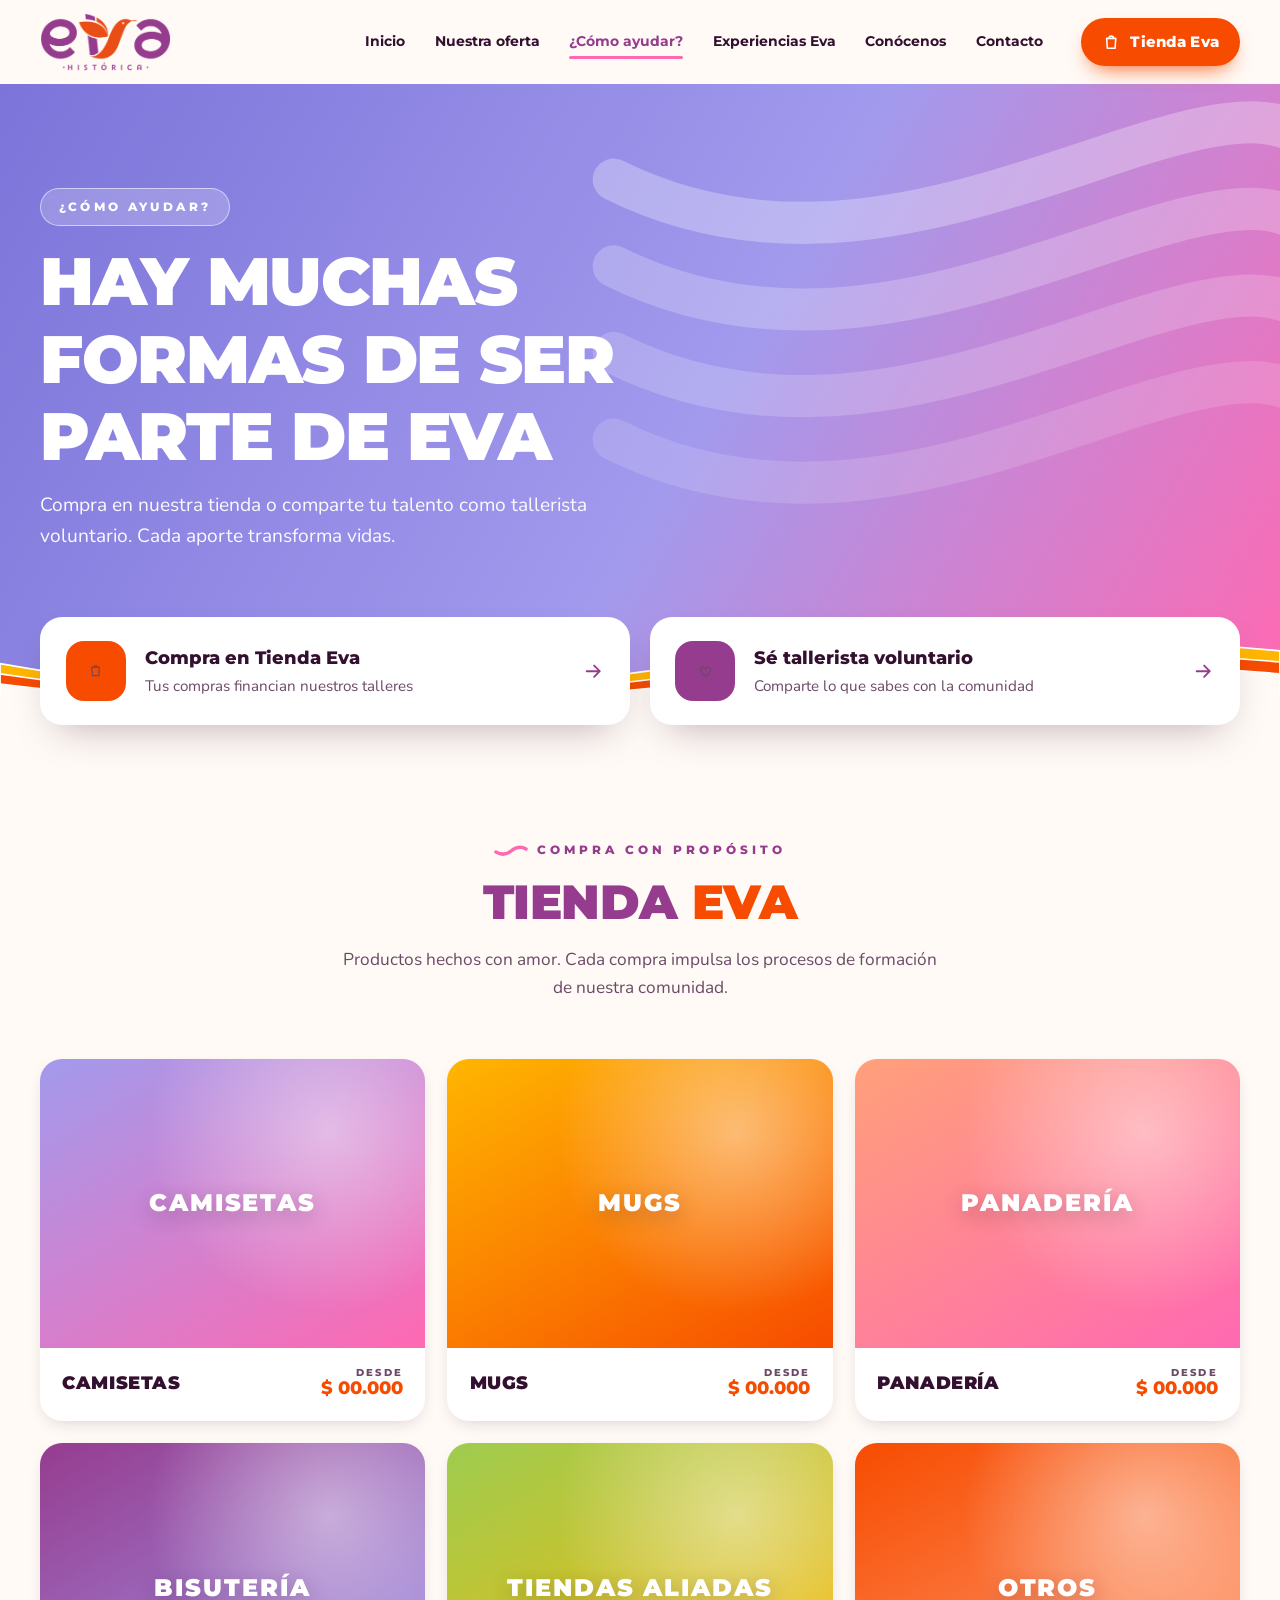
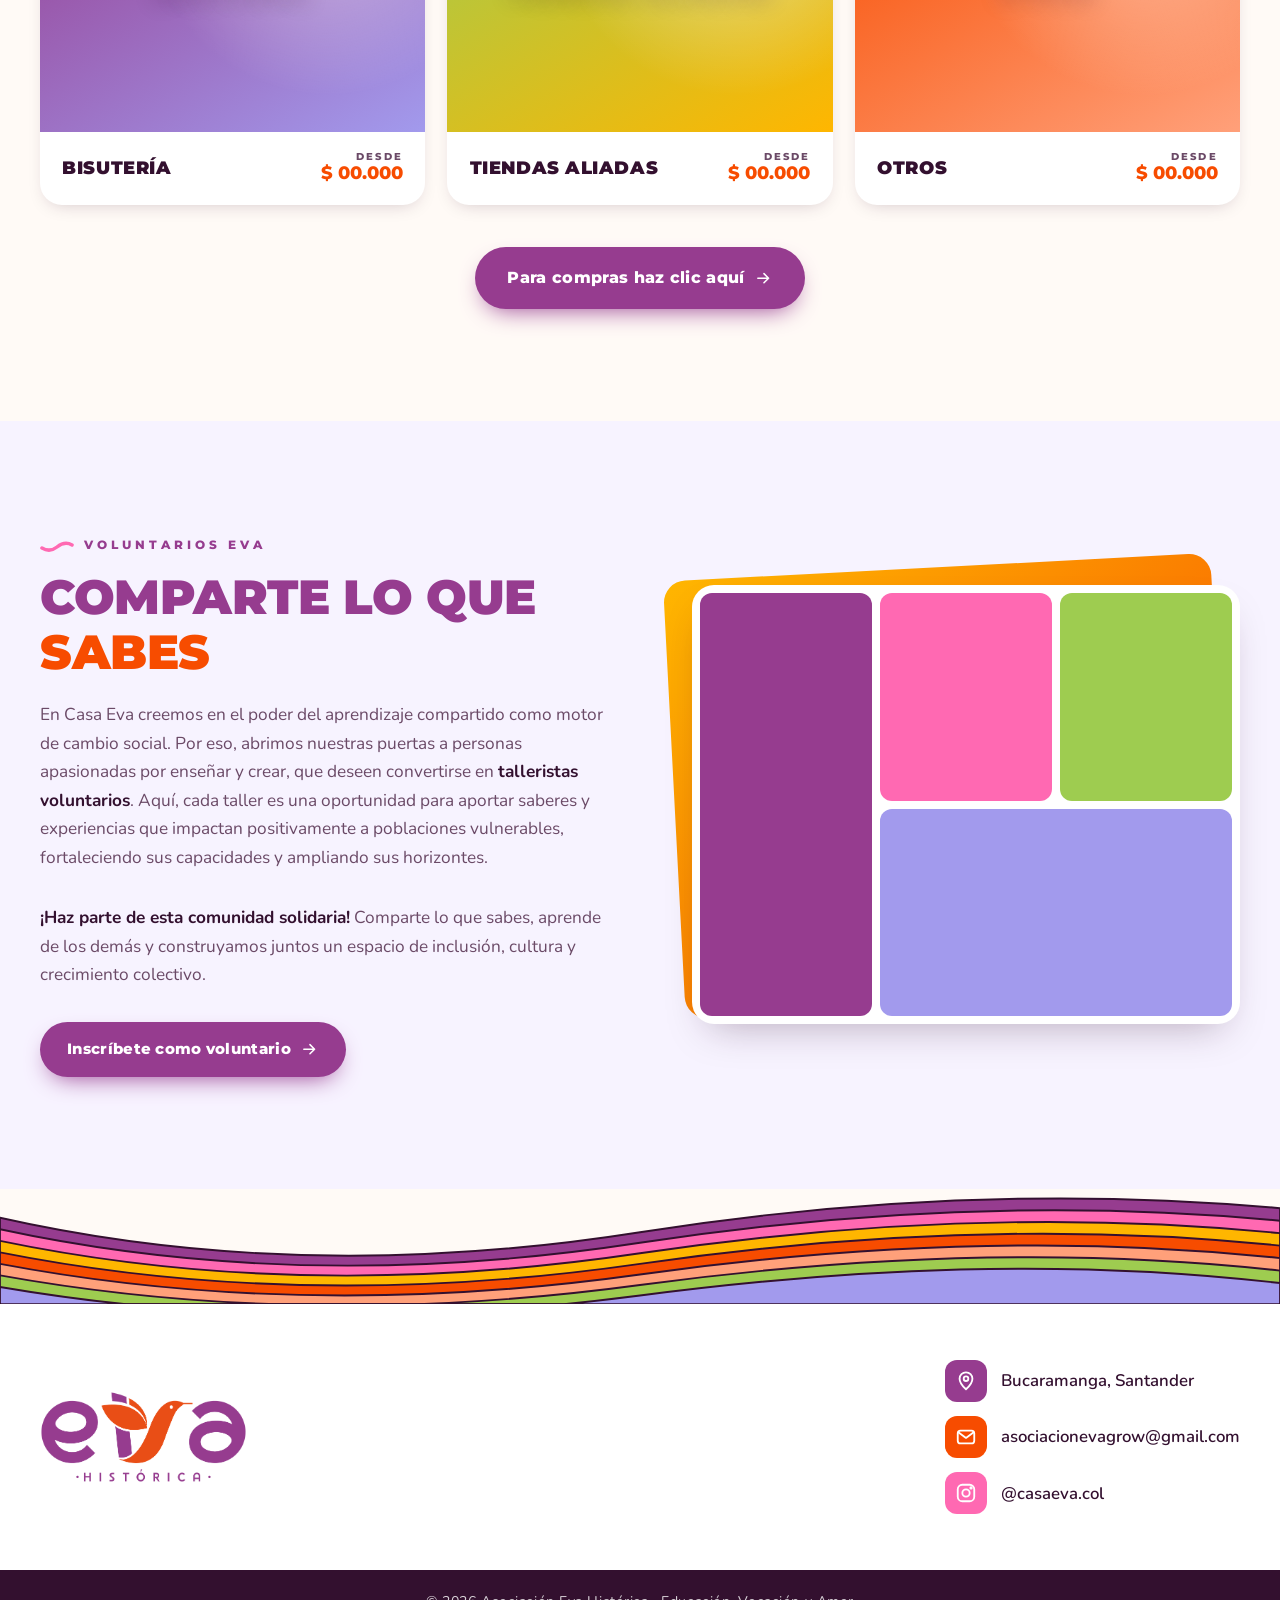
==== como-ayudar.html @ c9ff87e4 "Primer commit" ====
<!DOCTYPE html>
<html lang="es">
<head>
  <meta charset="UTF-8">
  <meta name="viewport" content="width=device-width, initial-scale=1.0">
  <title>¿Cómo ayudar? | Asociación Eva Histórica</title>
  <meta name="description" content="Apoya a Eva Histórica comprando en la Tienda Eva o siendo tallerista voluntario.">
  <meta name="theme-color" content="#963c8f">
  <link rel="icon" type="image/png" href="assets/img/logo/logo-recortado.png">

  <link rel="preconnect" href="https://fonts.googleapis.com">
  <link rel="preconnect" href="https://fonts.gstatic.com" crossorigin>
  <link href="https://fonts.googleapis.com/css2?family=Montserrat:wght@500;600;700;800;900&family=Nunito:wght@400;600;700&display=swap" rel="stylesheet">

  <link rel="stylesheet" href="css/styles.css">
  <script src="js/main.js" defer></script>
</head>
<body>

  <a class="skip-link" href="#contenido">Saltar al contenido</a>

  <!-- ============ ENCABEZADO ============ -->
  <header class="site-header" id="top">
    <div class="container header-inner">
      <a class="brand" href="index.html" aria-label="Eva Histórica — Inicio">
        <img class="brand-logo js-fallback" src="assets/img/logo/logo-recortado.png" srcset="assets/img/logo/logo-recortado.png 1x, assets/img/logo/logo-grande-recortado.png 2x" width="584" height="259" alt="Asociación Eva Histórica">
        <span class="brand-fallback" aria-hidden="true">Eva<small>Histórica</small></span>
      </a>

      <button class="nav-toggle" aria-expanded="false" aria-controls="menu-principal" aria-label="Abrir menú">
        <span></span><span></span><span></span>
      </button>

      <nav class="main-nav" id="menu-principal" aria-label="Menú principal">
        <ul>
          <li><a href="index.html">Inicio</a></li>
          <li><a href="oferta.html">Nuestra oferta</a></li>
          <li><a href="como-ayudar.html" aria-current="page">¿Cómo ayudar?</a></li>
          <li><a href="experiencias.html">Experiencias Eva</a></li>
          <li><a href="conocenos.html">Conócenos</a></li>
          <li><a href="#contacto">Contacto</a></li>
        </ul>
        <a class="btn btn--shop" href="como-ayudar.html#tienda">
          <svg viewBox="0 0 24 24" aria-hidden="true"><path d="M6 7h12l-1 13H7L6 7Z"/><path d="M9 7a3 3 0 0 1 6 0"/></svg>
          Tienda Eva
        </a>
      </nav>
    </div>
  </header>

  <main id="contenido">

    <!-- ============ ENCABEZADO DE PÁGINA ============ -->
    <section class="page-hero page-hero--lavanda">
      <div class="container">
        <span class="pill">¿Cómo ayudar?</span>
        <h1>Hay muchas formas de ser parte de Eva</h1>
        <p>Compra en nuestra tienda o comparte tu talento como tallerista voluntario. Cada aporte transforma vidas.</p>
      </div>
      <svg class="hero-ribbons" viewBox="0 0 600 520" aria-hidden="true" preserveAspectRatio="xMaxYMid slice">
        <g fill="none" stroke-linecap="round" stroke-width="34" stroke="#fff">
          <path d="M20 90 C160 160 300 110 420 70 S560 40 600 70" opacity=".28"/>
          <path d="M20 160 C160 230 300 180 420 140 S560 110 600 140" opacity=".22"/>
          <path d="M20 230 C160 300 300 250 420 210 S560 180 600 210" opacity=".18"/>
          <path d="M20 300 C160 370 300 320 420 280 S560 250 600 280" opacity=".14"/>
        </g>
      </svg>
      <svg class="wave-band" viewBox="0 0 1440 90" preserveAspectRatio="none" aria-hidden="true">
        <path d="M0 50 C240 95 480 95 720 60 S1200 10 1440 35 V90 H0Z" fill="#ffb600"/>
        <path d="M0 62 C240 100 480 100 720 70 S1200 25 1440 48 V90 H0Z" fill="#f74c00"/>
        <path d="M0 74 C240 105 480 105 720 80 S1200 40 1440 62 V90 H0Z"/>
      </svg>
    </section>

    <!-- Accesos rápidos -->
    <div class="container">
      <div class="help-paths">
        <a class="help-path reveal" href="#tienda">
          <span class="help-path-icon"><svg viewBox="0 0 24 24" aria-hidden="true"><path d="M6 7h12l-1 13H7L6 7Z"/><path d="M9 7a3 3 0 0 1 6 0"/></svg></span>
          <div><strong>Compra en Tienda Eva</strong><span>Tus compras financian nuestros talleres</span></div>
          <svg class="arrow" viewBox="0 0 24 24" aria-hidden="true"><path d="M5 12h14M13 6l6 6-6 6"/></svg>
        </a>
        <a class="help-path reveal" href="#voluntarios">
          <span class="help-path-icon"><svg viewBox="0 0 24 24" aria-hidden="true"><path d="M12 21c-4-2.5-8-6-8-10a4 4 0 0 1 8-1 4 4 0 0 1 8 1c0 4-4 7.5-8 10Z"/></svg></span>
          <div><strong>Sé tallerista voluntario</strong><span>Comparte lo que sabes con la comunidad</span></div>
          <svg class="arrow" viewBox="0 0 24 24" aria-hidden="true"><path d="M5 12h14M13 6l6 6-6 6"/></svg>
        </a>
      </div>
    </div>

    <!-- ============ TIENDA EVA ============ -->
    <section class="section" id="tienda">
      <div class="container">
        <header class="section-head reveal">
          <span class="eyebrow">Compra con propósito</span>
          <h2 class="section-title">Tienda <span class="hl">Eva</span></h2>
          <p>Productos hechos con amor. Cada compra impulsa los procesos de formación de nuestra comunidad.</p>
        </header>

        <!-- Fotos: assets/img/tienda/<producto>-1.jpg, -2.jpg, -3.jpg (puedes agregar más <img>) -->
        <div class="products">
          <article class="product reveal">
            <div class="carousel" data-label="Camisetas">
              <img src="assets/img/tienda/camisetas-1.jpg" alt="Camisetas Eva">
              <img src="assets/img/tienda/camisetas-2.jpg" alt="">
              <img src="assets/img/tienda/camisetas-3.jpg" alt="">
            </div>
            <div class="product-body">
              <h3>Camisetas</h3>
              <p class="price"><small>Desde</small>$ 00.000</p>
            </div>
          </article>

          <article class="product reveal">
            <div class="carousel" data-label="Mugs">
              <img src="assets/img/tienda/mugs-1.jpg" alt="Mugs Eva">
              <img src="assets/img/tienda/mugs-2.jpg" alt="">
              <img src="assets/img/tienda/mugs-3.jpg" alt="">
            </div>
            <div class="product-body">
              <h3>Mugs</h3>
              <p class="price"><small>Desde</small>$ 00.000</p>
            </div>
          </article>

          <article class="product reveal">
            <div class="carousel" data-label="Panadería">
              <img src="assets/img/tienda/panaderia-1.jpg" alt="Panadería Eva">
              <img src="assets/img/tienda/panaderia-2.jpg" alt="">
              <img src="assets/img/tienda/panaderia-3.jpg" alt="">
            </div>
            <div class="product-body">
              <h3>Panadería</h3>
              <p class="price"><small>Desde</small>$ 00.000</p>
            </div>
          </article>

          <article class="product reveal">
            <div class="carousel" data-label="Bisutería">
              <img src="assets/img/tienda/bisuteria-1.jpg" alt="Bisutería Eva">
              <img src="assets/img/tienda/bisuteria-2.jpg" alt="">
              <img src="assets/img/tienda/bisuteria-3.jpg" alt="">
            </div>
            <div class="product-body">
              <h3>Bisutería</h3>
              <p class="price"><small>Desde</small>$ 00.000</p>
            </div>
          </article>

          <article class="product reveal">
            <div class="carousel" data-label="Tiendas aliadas">
              <img src="assets/img/tienda/aliadas-1.jpg" alt="Productos de tiendas aliadas">
              <img src="assets/img/tienda/aliadas-2.jpg" alt="">
              <img src="assets/img/tienda/aliadas-3.jpg" alt="">
            </div>
            <div class="product-body">
              <h3>Tiendas aliadas</h3>
              <p class="price"><small>Desde</small>$ 00.000</p>
            </div>
          </article>

          <article class="product reveal">
            <div class="carousel" data-label="Otros">
              <img src="assets/img/tienda/otros-1.jpg" alt="Otros productos Eva">
              <img src="assets/img/tienda/otros-2.jpg" alt="">
              <img src="assets/img/tienda/otros-3.jpg" alt="">
            </div>
            <div class="product-body">
              <h3>Otros</h3>
              <p class="price"><small>Desde</small>$ 00.000</p>
            </div>
          </article>
        </div>

        <div class="shop-cta reveal">
          <!-- CAMBIA este enlace por el de compras (WhatsApp, catálogo, etc.) -->
          <a class="btn btn--primary" href="https://www.instagram.com/casaeva.col/" target="_blank" rel="noopener">
            Para compras haz clic aquí
            <svg viewBox="0 0 24 24" aria-hidden="true"><path d="M5 12h14M13 6l6 6-6 6"/></svg>
          </a>
        </div>
      </div>
    </section>

    <!-- ============ VOLUNTARIOS EVA ============ -->
    <section class="section section--alt" id="voluntarios">
      <div class="container volunteer-grid">
        <div class="volunteer-text reveal">
          <span class="eyebrow">Voluntarios Eva</span>
          <h2 class="section-title">Comparte lo que <span class="hl">sabes</span></h2>
          <p>
            En Casa Eva creemos en el poder del aprendizaje compartido como motor de cambio social. Por eso, abrimos nuestras puertas a personas apasionadas por enseñar y crear, que deseen convertirse en <strong>talleristas voluntarios</strong>. Aquí, cada taller es una oportunidad para aportar saberes y experiencias que impactan positivamente a poblaciones vulnerables, fortaleciendo sus capacidades y ampliando sus horizontes.
          </p>
          <p>
            <strong>¡Haz parte de esta comunidad solidaria!</strong> Comparte lo que sabes, aprende de los demás y construyamos juntos un espacio de inclusión, cultura y crecimiento colectivo.
          </p>
          <!-- CAMBIA este enlace por el formulario de inscripción -->
          <a class="btn btn--primary" href="mailto:asociacionevagrow@gmail.com?subject=Quiero%20ser%20tallerista%20voluntario">
            Inscríbete como voluntario
            <svg viewBox="0 0 24 24" aria-hidden="true"><path d="M5 12h14M13 6l6 6-6 6"/></svg>
          </a>
        </div>

        <div class="collage reveal">
          <div class="collage-frame">
            <img class="js-fallback" src="assets/img/voluntarios/collage-talleristas.jpg" alt="Collage de talleristas voluntarios de Eva">
            <span class="tile-ph"></span><span class="tile-ph"></span><span class="tile-ph"></span><span class="tile-ph"></span>
          </div>
        </div>
      </div>
    </section>



  </main>

  <!-- ============ PIE DE PÁGINA ============ -->
  <footer class="site-footer" id="contacto">
    <svg class="footer-waves" viewBox="0 0 1440 120" preserveAspectRatio="none" aria-hidden="true">
      <path d="M0 30 C240 80 480 80 720 45 S1200 0 1440 20 V120 H0Z"  fill="#963c8f"/>
      <path d="M0 42 C240 90 480 90 720 56 S1200 12 1440 33 V120 H0Z" fill="#ff69b2"/>
      <path d="M0 54 C240 100 480 100 720 67 S1200 24 1440 46 V120 H0Z" fill="#ffb600"/>
      <path d="M0 66 C240 110 480 110 720 78 S1200 36 1440 59 V120 H0Z" fill="#f74c00"/>
      <path d="M0 78 C240 120 480 120 720 89 S1200 48 1440 72 V120 H0Z" fill="#ffa07a"/>
      <path d="M0 90 C240 130 480 130 720 100 S1200 60 1440 85 V120 H0Z" fill="#9ecc50"/>
      <path d="M0 102 C240 140 480 140 720 111 S1200 72 1440 98 V120 H0Z" fill="#a29aed"/>
    </svg>
    <div class="footer-main">
      <div class="container footer-grid">
        <a class="footer-brand" href="index.html" aria-label="Ir al inicio">
          <img class="js-fallback" src="assets/img/logo/logo-grande-recortado.png" width="1166" height="518" alt="Asociación Eva Histórica">
          <span class="brand-fallback" aria-hidden="true">Eva<small>Histórica</small></span>
        </a>
        <ul class="contact-list">
          <li>
            <svg viewBox="0 0 24 24" aria-hidden="true"><path d="M12 21s-7-6.2-7-11.5A7 7 0 0 1 19 9.5C19 14.8 12 21 12 21Z"/><circle cx="12" cy="9.5" r="2.5"/></svg>
            <span>Bucaramanga, Santander</span>
          </li>
          <li>
            <svg viewBox="0 0 24 24" aria-hidden="true"><rect x="3" y="5" width="18" height="14" rx="3"/><path d="m4 7 8 6 8-6"/></svg>
            <a href="mailto:asociacionevagrow@gmail.com">asociacionevagrow@gmail.com</a>
          </li>
          <li>
            <svg viewBox="0 0 24 24" aria-hidden="true"><rect x="3" y="3" width="18" height="18" rx="5"/><circle cx="12" cy="12" r="4"/><circle cx="17.5" cy="6.5" r=".8" fill="currentColor"/></svg>
            <a href="https://www.instagram.com/casaeva.col/" target="_blank" rel="noopener">@casaeva.col</a>
          </li>
        </ul>
      </div>
    </div>
    <div class="footer-bottom">
      <div class="container">
        <p>© <span id="year">2026</span> Asociación Eva Histórica · Educación, Vocación y Amor</p>
      </div>
    </div>
  </footer>

</body>
</html>
---- css/styles.css ----
/* =========================================================
   ASOCIACIÓN EVA HISTÓRICA — Hoja de estilos principal
   Paleta oficial (Diseño de marca 2024)
   ========================================================= */

:root {
  /* Paleta de marca */
  --morado:   #963c8f;
  --rosa:     #ff69b2;
  --amarillo: #ffb600;
  --naranja:  #f74c00;
  --salmon:   #ffa07a;
  --verde:    #9ecc50;
  --lavanda:  #a29aed;

  /* Neutros derivados */
  --tinta:        #33102f;   /* texto principal (morado muy oscuro) */
  --tinta-suave:  #6b4a67;
  --bg:           #fffaf6;   /* crema cálido */
  --bg-alt:       #f7f3ff;   /* lavanda muy claro */
  --blanco:       #ffffff;

  /* Tipografía */
  --font-display: "Montserrat", system-ui, sans-serif;
  --font-body:    "Nunito", system-ui, sans-serif;

  /* Sistema */
  --radius:    22px;
  --radius-sm: 14px;
  --shadow:    0 18px 40px -18px rgba(51, 16, 47, .35);
  --shadow-sm: 0 6px 18px -8px rgba(51, 16, 47, .25);
  --header-h:  84px;
  --ease:      cubic-bezier(.22, .8, .2, 1);
}

/* ---------- Base ---------- */
*, *::before, *::after { box-sizing: border-box; }

html { scroll-behavior: smooth; scroll-padding-top: var(--header-h); }

body {
  margin: 0;
  font-family: var(--font-body);
  font-size: 1.05rem;
  line-height: 1.65;
  color: var(--tinta);
  background: var(--bg);
  -webkit-font-smoothing: antialiased;
  overflow-x: hidden;
}

img { max-width: 100%; display: block; }
a { color: inherit; }
h1, h2, h3 { font-family: var(--font-display); line-height: 1.15; margin: 0; }
p { margin: 0; }
ul { margin: 0; padding: 0; list-style: none; }

svg { width: 1em; height: 1em; fill: none; stroke: currentColor; stroke-width: 2; stroke-linecap: round; stroke-linejoin: round; }

.container { width: min(1200px, 100% - 2.5rem); margin-inline: auto; }

.section { padding-block: clamp(4rem, 9vw, 7rem); }

.skip-link {
  position: absolute; left: 1rem; top: -100px; z-index: 999;
  background: var(--morado); color: #fff; padding: .6rem 1rem; border-radius: 8px;
}
.skip-link:focus { top: 1rem; }

:focus-visible { outline: 3px solid var(--amarillo); outline-offset: 3px; border-radius: 6px; }

/* ---------- Títulos de sección ---------- */
.eyebrow {
  display: inline-flex; align-items: center; gap: .6rem;
  font-family: var(--font-display);
  font-size: .78rem; font-weight: 800;
  letter-spacing: .32em; text-transform: uppercase;
  color: var(--morado);
  margin-bottom: .9rem;
}
.eyebrow::before {
  content: "";
  width: 34px; height: 12px;
  background: url("data:image/svg+xml,%3Csvg xmlns='http://www.w3.org/2000/svg' viewBox='0 0 34 12'%3E%3Cpath d='M2 8c5 3 10 3 15-1s10-5 15-2' fill='none' stroke='%23ff69b2' stroke-width='3.5' stroke-linecap='round'/%3E%3C/svg%3E") no-repeat center / contain;
}

.section-title {
  font-size: clamp(2rem, 4.2vw, 3rem);
  font-weight: 900;
  letter-spacing: -.01em;
  text-transform: uppercase;
  color: var(--morado);
}
.section-title .hl { color: var(--naranja); }

.section-head { text-align: center; margin-bottom: clamp(2.5rem, 5vw, 3.5rem); }
.section-head .eyebrow { justify-content: center; }

/* ---------- Botones ---------- */
.btn {
  display: inline-flex; align-items: center; gap: .6rem;
  font-family: var(--font-display); font-weight: 800; font-size: .92rem;
  letter-spacing: .02em;
  padding: .95rem 1.7rem;
  border-radius: 999px;
  text-decoration: none;
  border: 0; cursor: pointer;
  transition: transform .25s var(--ease), box-shadow .25s var(--ease), background-color .25s;
}
.btn svg { font-size: 1.15rem; transition: transform .25s var(--ease); }
.btn:hover { transform: translateY(-2px); }
.btn:hover svg { transform: translateX(3px); }

.btn--primary { background: var(--morado); color: #fff; box-shadow: 0 10px 24px -10px var(--morado); }
.btn--primary:hover { background: #7d2f77; box-shadow: 0 14px 28px -10px var(--morado); }

.btn--light { background: #fff; color: var(--tinta); box-shadow: var(--shadow-sm); }
.btn--light:hover { box-shadow: var(--shadow); }

.btn--shop { background: var(--naranja); color: #fff; padding: .75rem 1.3rem; box-shadow: 0 10px 22px -10px var(--naranja); }
.btn--shop:hover { background: #dd4400; }
.btn--shop:hover svg { transform: none; }

/* =========================================================
   ENCABEZADO
   ========================================================= */
.site-header {
  position: sticky; top: 0; z-index: 100;
  background: rgba(255, 250, 246, .88);
  backdrop-filter: saturate(1.6) blur(14px);
  -webkit-backdrop-filter: saturate(1.6) blur(14px);
  transition: box-shadow .3s, background-color .3s;
}
.site-header.is-scrolled { box-shadow: 0 8px 30px -18px rgba(51, 16, 47, .45); background: rgba(255, 255, 255, .94); }

.header-inner { height: var(--header-h); display: flex; align-items: center; justify-content: space-between; gap: 1.5rem; }

.brand { display: flex; align-items: center; text-decoration: none; flex-shrink: 0; }
.brand-logo { height: 58px; width: auto; }

/* Logo de texto cuando aún no hay imagen */
.brand-fallback {
  display: none;
  font-family: var(--font-display); font-weight: 900; font-size: 1.9rem; line-height: .9;
  color: var(--morado); letter-spacing: -.02em;
}
.brand-fallback small {
  display: block; font-size: .62rem; font-weight: 800; letter-spacing: .38em;
  text-transform: uppercase; color: var(--naranja); margin-top: .25rem;
}
.no-img > .brand-fallback { display: block; }

.main-nav { display: flex; align-items: center; gap: 1.6rem; }
.main-nav ul { display: flex; gap: .25rem; }
.main-nav ul a {
  position: relative; display: block;
  padding: .55rem .8rem;
  font-family: var(--font-display); font-weight: 700; font-size: .88rem;
  text-decoration: none; color: var(--tinta);
  border-radius: 999px;
  transition: color .2s;
}
.main-nav ul a::after {
  content: ""; position: absolute; left: .8rem; right: .8rem; bottom: .2rem; height: 3px;
  border-radius: 3px; background: var(--rosa);
  transform: scaleX(0); transform-origin: left; transition: transform .3s var(--ease);
}
.main-nav ul a:hover { color: var(--morado); }
.main-nav ul a:hover::after,
.main-nav ul a[aria-current="page"]::after { transform: scaleX(1); }
.main-nav ul a[aria-current="page"] { color: var(--morado); }

.nav-toggle {
  display: none;
  width: 46px; height: 46px; border: 0; border-radius: 14px;
  background: var(--bg-alt); cursor: pointer;
  flex-direction: column; align-items: center; justify-content: center; gap: 5px;
}
.nav-toggle span { width: 22px; height: 2.5px; border-radius: 2px; background: var(--morado); transition: transform .3s var(--ease), opacity .2s; }
.nav-toggle[aria-expanded="true"] span:nth-child(1) { transform: translateY(7.5px) rotate(45deg); }
.nav-toggle[aria-expanded="true"] span:nth-child(2) { opacity: 0; }
.nav-toggle[aria-expanded="true"] span:nth-child(3) { transform: translateY(-7.5px) rotate(-45deg); }

/* =========================================================
   HERO / SLIDER
   ========================================================= */
.hero { position: relative; color: #fff; }

.slides {
  position: relative;
  height: clamp(520px, 78vh, 720px);
  overflow: hidden;
  isolation: isolate;
}

.slide {
  position: absolute; inset: 0;
  display: flex; align-items: center;
  opacity: 0; visibility: hidden;
  transition: opacity .9s var(--ease), visibility 0s .9s;
  background: var(--slide-grad);
  z-index: 1;
}
.slide.is-active { opacity: 1; visibility: visible; transition: opacity .9s var(--ease); z-index: 2; }

/* Capa de imagen (se rellena desde JS si existe la imagen) */
.slide::before {
  content: ""; position: absolute; inset: 0; z-index: -2;
  background-image: var(--slide-img, none);
  background-size: cover; background-position: center;
  transform: scale(1.08);
  transition: transform 7s linear;
}
.slide.is-active::before { transform: scale(1); }

/* Velo para legibilidad del texto cuando hay foto */
.slide.has-image::after {
  content: ""; position: absolute; inset: 0; z-index: -1;
  background: linear-gradient(90deg, rgba(51, 16, 47, .78) 0%, rgba(51, 16, 47, .45) 45%, rgba(51, 16, 47, 0) 80%);
}

/* Fondos de respaldo con la paleta */
.slide--1 { --slide-grad: linear-gradient(120deg, #963c8f 0%, #b8429f 55%, #ff69b2 100%); }
.slide--2 { --slide-grad: linear-gradient(120deg, #f74c00 0%, #ff7a2e 50%, #ffb600 100%); }
.slide--3 { --slide-grad: linear-gradient(120deg, #7c74d9 0%, #a29aed 55%, #ff69b2 100%); }
.slide--4 { --slide-grad: linear-gradient(120deg, #5f2a7c 0%, #963c8f 60%, #ffa07a 100%); }
.slide--5 { --slide-grad: linear-gradient(120deg, #4f8f2a 0%, #7fb83e 50%, #9ecc50 100%); }

.slide-content { position: relative; z-index: 3; padding-bottom: 3rem; }
.slide-content > * { max-width: 620px; }

.slide h2 {
  font-size: clamp(2.2rem, 5.4vw, 4rem);
  font-weight: 900;
  letter-spacing: -.02em;
  margin: 1.1rem 0 1rem;
  text-wrap: balance;
}
.slide p { font-size: clamp(1.02rem, 1.6vw, 1.2rem); max-width: 520px; margin-bottom: 2rem; opacity: .95; }
.slide--4 h2 { margin-bottom: 2rem; }

.pill {
  display: inline-block;
  font-family: var(--font-display); font-weight: 800; font-size: .75rem;
  letter-spacing: .28em; text-transform: uppercase;
  padding: .5rem 1.1rem; border-radius: 999px;
  background: rgba(255, 255, 255, .2);
  border: 1.5px solid rgba(255, 255, 255, .55);
  backdrop-filter: blur(6px);
}

/* Animación de entrada del contenido */
.slide .slide-content > * { opacity: 0; transform: translateY(24px); }
.slide.is-active .slide-content > * { opacity: 1; transform: none; transition: opacity .8s var(--ease), transform .8s var(--ease); }
.slide.is-active .slide-content > :nth-child(2) { transition-delay: .12s; }
.slide.is-active .slide-content > :nth-child(3) { transition-delay: .24s; }
.slide.is-active .slide-content > :nth-child(4) { transition-delay: .36s; }

.hero-ribbons {
  position: absolute; right: -4%; top: 50%; z-index: 2;
  width: min(58vw, 760px); height: auto;
  transform: translateY(-55%);
  pointer-events: none;
  transition: opacity .6s;
}
.hero.current-has-image .hero-ribbons { opacity: 0; }

.hero-arrow {
  position: absolute; top: 50%; z-index: 5;
  width: 52px; height: 52px; margin-top: -26px;
  display: grid; place-items: center;
  border: 1.5px solid rgba(255, 255, 255, .6); border-radius: 50%;
  background: rgba(255, 255, 255, .14); color: #fff;
  backdrop-filter: blur(6px);
  cursor: pointer; font-size: 1.4rem;
  transition: background-color .25s, transform .25s var(--ease);
}
.hero-arrow:hover { background: rgba(255, 255, 255, .3); transform: scale(1.06); }
.hero-arrow--prev { left: clamp(.75rem, 2vw, 2rem); }
.hero-arrow--next { right: clamp(.75rem, 2vw, 2rem); }

.hero-dots {
  position: absolute; left: 50%; bottom: clamp(3.8rem, 7vw, 5.2rem); z-index: 5;
  transform: translateX(-50%);
  display: flex; gap: .7rem;
}
.hero-dots button {
  width: 13px; height: 13px; padding: 0;
  border: 2px solid #fff; border-radius: 999px;
  background: transparent; cursor: pointer;
  transition: width .4s var(--ease), background-color .3s;
}
.hero-dots button[aria-selected="true"] { width: 38px; background: #fff; }

.wave-band {
  position: absolute; left: 0; right: 0; bottom: -1px; z-index: 4;
  width: 100%; height: clamp(40px, 6vw, 90px);
  pointer-events: none;
}
.wave-band path:last-child { fill: var(--bg); }

/* =========================================================
   QUIÉNES SOMOS / ACRÓSTICO
   ========================================================= */
.about-grid {
  display: grid; grid-template-columns: 1fr 1.05fr;
  align-items: center; gap: clamp(2rem, 6vw, 5rem);
}

.about-media { position: relative; display: grid; place-items: center; min-height: 460px; }

.blob {
  position: absolute; inset: 6% 4%;
  background:
    radial-gradient(circle at 30% 30%, rgba(255, 255, 255, .35), transparent 55%),
    linear-gradient(140deg, var(--lavanda), var(--rosa) 60%, var(--salmon));
  border-radius: 58% 42% 48% 52% / 46% 54% 46% 54%;
  animation: morph 14s ease-in-out infinite alternate;
  box-shadow: var(--shadow);
}
.about-media::before,
.about-media::after {
  content: ""; position: absolute; border-radius: 50%; z-index: 0;
}
.about-media::before { width: 90px; height: 90px; background: var(--amarillo); top: 2%; right: 8%; }
.about-media::after  { width: 46px; height: 46px; background: var(--verde); bottom: 6%; left: 6%; }

@keyframes morph {
  0%   { border-radius: 58% 42% 48% 52% / 46% 54% 46% 54%; }
  50%  { border-radius: 44% 56% 60% 40% / 55% 42% 58% 45%; }
  100% { border-radius: 52% 48% 38% 62% / 40% 60% 40% 60%; }
}

.about-img { position: relative; z-index: 1; max-height: 540px; width: auto; filter: drop-shadow(0 24px 30px rgba(51, 16, 47, .25)); }

.about-media-fallback { display: none; position: relative; z-index: 1; gap: .3rem; }
.about-media-fallback span {
  font-family: var(--font-display); font-weight: 900; font-size: clamp(5rem, 11vw, 8rem); line-height: 1;
  color: #fff; text-shadow: 0 10px 30px rgba(51, 16, 47, .25);
}
.about-media.no-img .about-media-fallback { display: flex; }

.about-card .lead { font-size: 1.12rem; color: var(--tinta-suave); margin: 1.2rem 0 2rem; }

.acrostic { display: grid; gap: 1rem; margin-bottom: 2.4rem; }
.acrostic-item {
  --c: var(--morado);
  display: flex; align-items: flex-start; gap: 1.2rem;
  padding: 1.1rem 1.3rem 1.1rem 1.1rem;
  background: #fff;
  border-radius: var(--radius-sm);
  box-shadow: var(--shadow-sm);
  border-left: 5px solid var(--c);
  transition: transform .3s var(--ease), box-shadow .3s var(--ease);
}
.acrostic-item:hover { transform: translateX(6px); box-shadow: var(--shadow); }
.acrostic-item--e { --c: var(--morado); }
.acrostic-item--v { --c: var(--naranja); }
.acrostic-item--a { --c: var(--rosa); }

.letter {
  flex-shrink: 0;
  width: 58px; height: 58px; display: grid; place-items: center;
  font-family: var(--font-display); font-weight: 900; font-size: 2rem;
  color: #fff; background: var(--c);
  border-radius: 16px 16px 16px 4px;
}
.acrostic-item h3 { font-size: 1.05rem; font-weight: 800; text-transform: uppercase; letter-spacing: .12em; color: var(--c); margin-bottom: .2rem; }
.acrostic-item--a h3 { color: #e0408f; } /* rosa algo más oscuro para contraste del texto */
.acrostic-item p { font-size: .97rem; color: var(--tinta-suave); line-height: 1.55; }

/* =========================================================
   IMPACTO
   ========================================================= */
.impact { background: var(--bg-alt); position: relative; }

.impact-grid {
  display: grid;
  grid-template-columns: repeat(4, 1fr);
  grid-auto-rows: minmax(250px, auto);
  gap: 1.1rem;
}

.tile { position: relative; margin: 0; border-radius: var(--radius); overflow: hidden; }

.tile--stat {
  display: flex; flex-direction: column; justify-content: center;
  padding: 2rem 1.8rem;
  color: #fff;
  background: var(--c);
  isolation: isolate;
}
/* onda decorativa en cada cifra */
.tile--stat::after {
  content: ""; position: absolute; right: -30px; bottom: -14px; z-index: -1;
  width: 220px; height: 110px; opacity: .25;
  background: url("data:image/svg+xml,%3Csvg xmlns='http://www.w3.org/2000/svg' viewBox='0 0 220 110'%3E%3Cg fill='none' stroke='%23fff' stroke-width='14' stroke-linecap='round'%3E%3Cpath d='M10 40c40 25 80 20 110 5s70-25 95-10'/%3E%3Cpath d='M10 75c40 25 80 20 110 5s70-25 95-10'/%3E%3C/g%3E%3C/svg%3E") no-repeat center / contain;
}
.tile--morado   { --c: var(--morado); }
.tile--amarillo { --c: var(--amarillo); color: var(--tinta); }
.tile--rosa     { --c: var(--rosa); color: var(--tinta); }
.tile--verde    { --c: var(--verde); color: var(--tinta); }
.tile--amarillo::after, .tile--rosa::after, .tile--verde::after { opacity: .4; }

.stat-prefix {
  font-family: var(--font-display); font-weight: 800; font-size: .78rem;
  letter-spacing: .26em; text-transform: uppercase; opacity: .9;
}
.stat-number {
  font-family: var(--font-display); font-weight: 900;
  font-size: clamp(3rem, 5.4vw, 4.4rem); line-height: 1;
  margin: .4rem 0 .5rem;
  font-variant-numeric: tabular-nums;
}
.stat-label { font-family: var(--font-display); font-weight: 700; font-size: 1.05rem; line-height: 1.3; }

.tile--img {
  background:
    radial-gradient(circle at 75% 25%, rgba(255, 255, 255, .5), transparent 50%),
    linear-gradient(150deg, var(--salmon), var(--lavanda));
  box-shadow: var(--shadow-sm);
}
.tile--img:nth-of-type(odd) { background: radial-gradient(circle at 25% 75%, rgba(255, 255, 255, .5), transparent 50%), linear-gradient(150deg, var(--lavanda), var(--rosa)); }
.tile--img img { width: 100%; height: 100%; object-fit: cover; transition: transform .8s var(--ease); }
.tile--img:hover img { transform: scale(1.06); }
.tile--img.no-img::after {
  content: attr(data-label);
  position: absolute; left: 1.2rem; bottom: 1.1rem;
  font-family: var(--font-display); font-weight: 800; font-size: .78rem;
  letter-spacing: .2em; text-transform: uppercase; color: #fff;
}

/* =========================================================
   PIE DE PÁGINA
   ========================================================= */
.site-footer { position: relative; background: var(--bg); }
.footer-waves { display: block; width: 100%; height: clamp(60px, 9vw, 120px); }

.footer-main { background: var(--blanco); padding: clamp(2.5rem, 5vw, 3.5rem) 0; }
.footer-grid { display: flex; align-items: center; justify-content: space-between; gap: 2rem; flex-wrap: wrap; }

.footer-brand { text-decoration: none; }
.footer-brand img { height: 92px; width: auto; }
.footer-brand .brand-fallback { font-size: 2.6rem; }

.contact-list { display: grid; gap: .9rem; }
.contact-list li { display: flex; align-items: center; gap: .9rem; font-weight: 600; }
.contact-list svg {
  flex-shrink: 0; width: 42px; height: 42px; padding: 10px;
  border-radius: 12px; color: #fff; background: var(--morado);
}
.contact-list li:nth-child(2) svg { background: var(--naranja); }
.contact-list li:nth-child(3) svg { background: var(--rosa); }
.contact-list a { text-decoration: none; background: linear-gradient(var(--rosa), var(--rosa)) left bottom / 0 2px no-repeat; transition: background-size .3s var(--ease), color .2s; }
.contact-list a:hover { color: var(--morado); background-size: 100% 2px; }

.footer-bottom { background: var(--tinta); color: rgba(255, 255, 255, .8); padding: 1.2rem 0; text-align: center; font-size: .88rem; }
.footer-bottom p { letter-spacing: .04em; }

/* =========================================================
   ANIMACIONES DE APARICIÓN
   ========================================================= */
.reveal { opacity: 0; transform: translateY(30px); transition: opacity .9s var(--ease), transform .9s var(--ease); }
.reveal.is-visible { opacity: 1; transform: none; }
.impact-grid .reveal:nth-child(4n+2) { transition-delay: .08s; }
.impact-grid .reveal:nth-child(4n+3) { transition-delay: .16s; }
.impact-grid .reveal:nth-child(4n+4) { transition-delay: .24s; }

/* =========================================================
   RESPONSIVE
   ========================================================= */
@media (max-width: 1100px) {
  .main-nav { gap: 1rem; }
  .main-nav ul a { padding: .5rem .55rem; font-size: .82rem; }
}

@media (max-width: 960px) {
  :root { --header-h: 72px; }
  .brand-logo { height: 48px; }

  .nav-toggle { display: flex; }
  .main-nav {
    position: fixed; inset: var(--header-h) 0 auto 0;
    flex-direction: column; align-items: stretch; gap: 1rem;
    padding: 1.2rem 1.25rem 1.8rem;
    background: #fff;
    box-shadow: 0 30px 40px -20px rgba(51, 16, 47, .35);
    transform: translateY(-12px); opacity: 0; visibility: hidden;
    transition: transform .35s var(--ease), opacity .3s, visibility 0s .35s;
  }
  .main-nav.is-open { transform: none; opacity: 1; visibility: visible; transition: transform .35s var(--ease), opacity .3s; }
  .main-nav ul { flex-direction: column; gap: 0; }
  .main-nav ul a { font-size: 1rem; padding: .85rem .6rem; border-bottom: 1px solid var(--bg-alt); border-radius: 0; }
  .main-nav ul a::after { display: none; }
  .btn--shop { justify-content: center; padding: 1rem; }

  .about-grid { grid-template-columns: 1fr; }
  .about-media { min-height: 360px; max-width: 480px; width: 100%; margin-inline: auto; }

  .impact-grid { grid-template-columns: repeat(2, 1fr); grid-auto-rows: minmax(210px, auto); }
}

@media (max-width: 640px) {
  .hero-arrow { display: none; }
  .slides { height: clamp(520px, 86vh, 640px); }
  .hero-ribbons { width: 120vw; right: -40%; opacity: .6; }
  .slide-content { padding-bottom: 5rem; }

  .impact-grid { gap: .8rem; grid-auto-rows: minmax(180px, auto); }
  .tile--stat { padding: 1.4rem 1.2rem; }
  .stat-label { font-size: .92rem; }


  .footer-grid { flex-direction: column; text-align: center; }
  .contact-list li { justify-content: center; }
}

@media (prefers-reduced-motion: reduce) {
  *, *::before, *::after { animation: none !important; transition-duration: .01ms !important; }
  html { scroll-behavior: auto; }
  .reveal { opacity: 1; transform: none; }
}


/* =========================================================
   =====  PÁGINAS INTERNAS  =====
   ========================================================= */

/* ---------- Encabezado de página ---------- */
.page-hero {
  position: relative; overflow: hidden; isolation: isolate;
  color: #fff;
  background: var(--grad);
  padding: clamp(4rem, 9vw, 6.5rem) 0 clamp(6.5rem, 12vw, 9rem);
}
.page-hero--morado  { --grad: linear-gradient(120deg, #963c8f 0%, #b8429f 55%, #ff69b2 100%); }
.page-hero--naranja { --grad: linear-gradient(120deg, #f74c00 0%, #ff7a2e 50%, #ffb600 100%); }
.page-hero--lavanda { --grad: linear-gradient(120deg, #7c74d9 0%, #a29aed 55%, #ff69b2 100%); }
.page-hero--atardecer   { --grad: linear-gradient(120deg, #5f2a7c 0%, #963c8f 55%, #ffa07a 100%); }
.page-hero .container { position: relative; z-index: 3; }
.page-hero h1 {
  font-size: clamp(2.4rem, 6vw, 4.2rem); font-weight: 900; letter-spacing: -.02em;
  text-transform: uppercase; margin: 1.1rem 0 .9rem; max-width: 760px; text-wrap: balance;
}
.page-hero p { font-size: clamp(1.02rem, 1.6vw, 1.2rem); max-width: 560px; opacity: .95; }
.page-hero .hero-ribbons { transform: translateY(-50%); }

.section--alt { background: var(--bg-alt); }
.section-head p { color: var(--tinta-suave); max-width: 600px; margin: 1rem auto 0; font-size: 1.08rem; }

/* ---------- Banda de llamado a la acción ---------- */
.cta-band {
  position: relative; overflow: hidden; isolation: isolate;
  display: flex; align-items: center; justify-content: space-between; gap: 1.5rem 2rem; flex-wrap: wrap;
  padding: clamp(2rem, 4vw, 2.8rem) clamp(1.6rem, 4vw, 3rem);
  border-radius: var(--radius);
  background: linear-gradient(120deg, var(--morado), var(--rosa));
  color: #fff; box-shadow: var(--shadow);
}
.cta-band::after {
  content: ""; position: absolute; right: -40px; top: -20px; bottom: -20px; width: 340px; z-index: -1; opacity: .25;
  background: url("data:image/svg+xml,%3Csvg xmlns='http://www.w3.org/2000/svg' viewBox='0 0 220 110'%3E%3Cg fill='none' stroke='%23fff' stroke-width='12' stroke-linecap='round'%3E%3Cpath d='M10 25c40 25 80 20 110 5s70-25 95-10'/%3E%3Cpath d='M10 55c40 25 80 20 110 5s70-25 95-10'/%3E%3Cpath d='M10 85c40 25 80 20 110 5s70-25 95-10'/%3E%3C/g%3E%3C/svg%3E") no-repeat center / contain;
}
.cta-band h2 { font-size: clamp(1.4rem, 2.6vw, 1.9rem); font-weight: 900; }
.cta-band p { opacity: .92; margin-top: .3rem; }
.cta-actions { display: flex; gap: .8rem; flex-wrap: wrap; }
.btn--ghost { background: transparent; color: #fff; border: 2px solid rgba(255, 255, 255, .7); }
.btn--ghost:hover { background: rgba(255, 255, 255, .15); }

/* =========================================================
   NUESTRA OFERTA
   ========================================================= */
.calendar-frame {
  max-width: 980px; margin-inline: auto;
  background: #fff; border-radius: var(--radius); padding: clamp(.8rem, 2vw, 1.2rem);
  box-shadow: var(--shadow);
}
.calendar-link { display: block; border-radius: var(--radius-sm); overflow: hidden; cursor: zoom-in; }
.calendar-link img { width: 100%; height: auto; transition: transform .6s var(--ease); }
.calendar-link:hover img { transform: scale(1.015); }
.calendar-link.no-img { display: none; }

.calendar-empty {
  display: none; place-items: center; text-align: center; gap: 1rem;
  padding: clamp(3rem, 7vw, 5rem) 1.5rem;
  border-radius: var(--radius-sm);
  background: repeating-linear-gradient(90deg, transparent 0 calc(100% / 7 - 1px), rgba(162, 154, 237, .25) calc(100% / 7 - 1px) calc(100% / 7)), var(--bg-alt);
}
.calendar-link.no-img + .calendar-empty { display: grid; }
.calendar-empty svg { font-size: 3.4rem; color: var(--morado); }
.calendar-empty strong { font-family: var(--font-display); font-size: 1.25rem; color: var(--morado); }
.calendar-empty p { color: var(--tinta-suave); max-width: 420px; }
.calendar-note { text-align: center; margin-top: 1rem; font-size: .9rem; color: var(--tinta-suave); }

.workshops { display: flex; flex-wrap: wrap; justify-content: center; gap: 1.4rem; }
.workshop {
  --c: var(--morado);
  position: relative; overflow: hidden;
  flex: 1 1 300px; max-width: calc((100% - 2.8rem) / 3);
  background: #fff; border-radius: var(--radius);
  padding: 2rem 1.8rem 1.9rem;
  box-shadow: var(--shadow-sm);
  border-top: 6px solid var(--c);
  transition: transform .35s var(--ease), box-shadow .35s var(--ease);
}
.workshop:hover { transform: translateY(-6px); box-shadow: var(--shadow); }
.workshop::after {
  content: ""; position: absolute; right: -60px; top: -60px; width: 160px; height: 160px; border-radius: 50%;
  background: var(--c); opacity: .09;
}
.workshop-icon {
  width: 64px; height: 64px; display: grid; place-items: center;
  border-radius: 20px 20px 20px 6px; background: var(--c); color: #fff;
  font-size: 1.9rem; margin-bottom: 1.2rem;
}
.workshop h3 { font-size: 1.25rem; font-weight: 900; text-transform: uppercase; letter-spacing: .04em; margin-bottom: 1rem; }
.workshop li {
  position: relative; padding: .55rem 0 .55rem 1.6rem;
  border-bottom: 1px dashed rgba(51, 16, 47, .12);
  font-weight: 600;
}
.workshop li:last-child { border-bottom: 0; }
.workshop li::before {
  content: ""; position: absolute; left: 0; top: 50%; width: 10px; height: 10px; margin-top: -5px;
  border-radius: 50%; background: var(--c);
}
.workshop--rosa    { --c: var(--rosa); }
.workshop--lavanda { --c: var(--lavanda); }
.workshop--naranja { --c: var(--naranja); }
.workshop--verde   { --c: var(--verde); }
.workshop--morado  { --c: var(--morado); }

/* =========================================================
   ¿CÓMO AYUDAR?
   ========================================================= */
.help-paths {
  position: relative; z-index: 6;
  display: grid; grid-template-columns: 1fr 1fr; gap: 1.2rem;
  margin-top: clamp(-5rem, -7vw, -3rem);
}
.help-path {
  display: flex; align-items: center; gap: 1.2rem;
  padding: 1.5rem 1.6rem; border-radius: var(--radius);
  background: #fff; box-shadow: var(--shadow); text-decoration: none;
  transition: transform .3s var(--ease);
}
.help-path:hover { transform: translateY(-4px); }
.help-path-icon {
  flex-shrink: 0; width: 60px; height: 60px; display: grid; place-items: center;
  border-radius: 18px; color: #fff; font-size: 1.7rem; background: var(--naranja);
}
.help-path:nth-child(2) .help-path-icon { background: var(--morado); }
.help-path strong { display: block; font-family: var(--font-display); font-size: 1.1rem; font-weight: 800; }
.help-path span { color: var(--tinta-suave); font-size: .95rem; }
.help-path .arrow { margin-left: auto; font-size: 1.4rem; color: var(--morado); flex-shrink: 0; }

.products { display: grid; grid-template-columns: repeat(3, 1fr); gap: 1.4rem; }
.product {
  background: #fff; border-radius: var(--radius); overflow: hidden;
  box-shadow: var(--shadow-sm);
  transition: transform .35s var(--ease), box-shadow .35s var(--ease);
}
.product:hover { transform: translateY(-6px); box-shadow: var(--shadow); }
.product-body { display: flex; align-items: center; justify-content: space-between; gap: 1rem; padding: 1.2rem 1.4rem 1.4rem; }
.product h3 { font-size: 1.15rem; font-weight: 900; text-transform: uppercase; letter-spacing: .03em; }
.price { font-family: var(--font-display); font-weight: 800; font-size: 1.15rem; color: var(--naranja); white-space: nowrap; text-align: right; line-height: 1.1; }
.price small { display: block; font-size: .65rem; letter-spacing: .2em; text-transform: uppercase; color: var(--tinta-suave); }

/* Mini carrusel de fotos */
.carousel {
  position: relative; aspect-ratio: 4 / 3; overflow: hidden;
  background:
    radial-gradient(circle at 75% 25%, rgba(255, 255, 255, .45), transparent 50%),
    linear-gradient(150deg, var(--c1, var(--lavanda)), var(--c2, var(--rosa)));
}
.carousel img {
  position: absolute; inset: 0; width: 100%; height: 100%; object-fit: cover;
  opacity: 0; transform: scale(1.05);
  transition: opacity 1s var(--ease), transform 4s linear;
}
.carousel img.is-on { opacity: 1; transform: scale(1); }
.carousel.no-img::after {
  content: attr(data-label);
  position: absolute; inset: 0; display: grid; place-items: center;
  font-family: var(--font-display); font-weight: 900; font-size: 1.5rem;
  letter-spacing: .08em; text-transform: uppercase; color: #fff;
  text-shadow: 0 6px 20px rgba(51, 16, 47, .25);
}
.carousel-dots { position: absolute; left: 0; right: 0; bottom: .8rem; display: flex; justify-content: center; gap: .4rem; z-index: 2; }
.carousel-dots span { width: 7px; height: 7px; border-radius: 99px; background: rgba(255, 255, 255, .6); transition: width .4s var(--ease), background-color .3s; }
.carousel-dots span.is-on { width: 20px; background: #fff; }
.product:nth-child(2) .carousel { --c1: var(--amarillo); --c2: var(--naranja); }
.product:nth-child(3) .carousel { --c1: var(--salmon);   --c2: var(--rosa); }
.product:nth-child(4) .carousel { --c1: var(--morado);   --c2: var(--lavanda); }
.product:nth-child(5) .carousel { --c1: var(--verde);    --c2: var(--amarillo); }
.product:nth-child(6) .carousel { --c1: var(--naranja);  --c2: var(--salmon); }

.shop-cta { display: flex; justify-content: center; margin-top: 2.6rem; }
.shop-cta .btn { font-size: 1rem; padding: 1.1rem 2rem; }

.volunteer-grid { display: grid; grid-template-columns: 1.05fr 1fr; gap: clamp(2rem, 6vw, 5rem); align-items: center; }
.volunteer-text p { color: var(--tinta-suave); font-size: 1.08rem; margin: 1.3rem 0 2rem; }
.volunteer-text p strong { color: var(--tinta); }

.collage { position: relative; }
.collage::before {
  content: ""; position: absolute; inset: -18px 18px 18px -18px; border-radius: var(--radius);
  background: linear-gradient(140deg, var(--amarillo), var(--naranja));
  transform: rotate(-3deg);
}
.collage-frame {
  position: relative; border-radius: var(--radius); overflow: hidden; box-shadow: var(--shadow);
  aspect-ratio: 5 / 4;
  background: linear-gradient(140deg, var(--lavanda), var(--rosa));
}
.collage-frame img { width: 100%; height: 100%; object-fit: cover; }
.collage-frame.no-img {
  display: grid; grid-template-columns: repeat(3, 1fr); grid-template-rows: repeat(2, 1fr); gap: 8px; padding: 8px;
  background: #fff;
}
.collage-frame .tile-ph { display: none; border-radius: 12px; }
.collage-frame.no-img .tile-ph { display: block; }
.tile-ph:nth-of-type(1) { background: var(--morado); grid-row: span 2; }
.tile-ph:nth-of-type(2) { background: var(--rosa); }
.tile-ph:nth-of-type(3) { background: var(--verde); }
.tile-ph:nth-of-type(4) { background: var(--lavanda); grid-column: span 2; }

/* =========================================================
   EXPERIENCIAS EVA — galerías
   ========================================================= */
.gallery { display: grid; grid-template-columns: repeat(3, 1fr); gap: 1.1rem; }
.media-card {
  position: relative; display: block; width: 100%; padding: 0; border: 0; cursor: pointer;
  aspect-ratio: 4 / 3; border-radius: var(--radius); overflow: hidden;
  color: #fff; text-align: left; font: inherit;
  background: linear-gradient(150deg, var(--c1, var(--morado)), var(--c2, var(--rosa)));
  box-shadow: var(--shadow-sm);
  transition: transform .35s var(--ease), box-shadow .35s var(--ease);
}
.media-card:hover { transform: translateY(-5px); box-shadow: var(--shadow); }
.media-card img { position: absolute; inset: 0; width: 100%; height: 100%; object-fit: cover; transition: transform .8s var(--ease); }
.media-card:hover img { transform: scale(1.07); }
.media-card::after {
  content: ""; position: absolute; inset: 0;
  background: linear-gradient(180deg, transparent 45%, rgba(51, 16, 47, .75));
}
.media-title {
  position: absolute; left: 1.2rem; right: 1.2rem; bottom: 1rem; z-index: 2;
  font-family: var(--font-display); font-weight: 800; font-size: 1rem; letter-spacing: .14em; text-transform: uppercase;
}
.media-tag {
  position: absolute; left: 1rem; top: 1rem; z-index: 2;
  font-family: var(--font-display); font-weight: 800; font-size: .66rem; letter-spacing: .2em; text-transform: uppercase;
  padding: .35rem .75rem; border-radius: 99px; background: rgba(255, 255, 255, .9); color: var(--tinta);
}
.play {
  position: absolute; left: 50%; top: 50%; z-index: 2;
  width: 68px; height: 68px; margin: -34px 0 0 -34px;
  display: grid; place-items: center; border-radius: 50%;
  background: rgba(255, 255, 255, .92); color: var(--morado); font-size: 1.6rem;
  box-shadow: 0 10px 30px -8px rgba(51, 16, 47, .5);
  transition: transform .3s var(--ease);
}
.play svg { fill: currentColor; stroke: none; margin-left: 4px; }
.media-card:hover .play { transform: scale(1.12); }
.gallery > :nth-child(6n+2) { --c1: var(--naranja); --c2: var(--amarillo); }
.gallery > :nth-child(6n+3) { --c1: var(--lavanda); --c2: var(--rosa); }
.gallery > :nth-child(6n+4) { --c1: #5f8f2a;       --c2: var(--verde); }
.gallery > :nth-child(6n+5) { --c1: var(--rosa);    --c2: var(--salmon); }
.gallery > :nth-child(6n+6) { --c1: var(--morado);  --c2: var(--lavanda); }
.gallery--photos .media-card { cursor: zoom-in; }
.gallery--photos .media-card.no-img { cursor: default; }
.gallery--photos .media-card.no-img:hover { transform: none; }

/* ---------- Visor (lightbox) ---------- */
.lightbox {
  position: fixed; inset: 0; z-index: 1000;
  display: grid; place-items: center; padding: clamp(1rem, 4vw, 3rem);
  background: rgba(30, 8, 28, .92); backdrop-filter: blur(6px);
  opacity: 0; visibility: hidden; transition: opacity .3s, visibility 0s .3s;
}
.lightbox.is-open { opacity: 1; visibility: visible; transition: opacity .3s; }
.lightbox-stage { width: min(1100px, 100%); max-height: 100%; display: grid; place-items: center; gap: 1rem; }
.lightbox-stage img, .lightbox-stage video { max-width: 100%; max-height: 78vh; border-radius: var(--radius-sm); box-shadow: 0 30px 60px -20px #000; background: #000; }
.lightbox-stage iframe { width: 100%; aspect-ratio: 16 / 9; border: 0; border-radius: var(--radius-sm); }
.lightbox-caption { color: #fff; font-family: var(--font-display); font-weight: 700; letter-spacing: .14em; text-transform: uppercase; font-size: .9rem; text-align: center; }
.lightbox-msg { color: #fff; text-align: center; padding: 3rem 1rem; font-size: 1.1rem; }
.lightbox-btn {
  position: absolute; width: 50px; height: 50px; display: grid; place-items: center;
  border: 1.5px solid rgba(255, 255, 255, .5); border-radius: 50%;
  background: rgba(255, 255, 255, .1); color: #fff; font-size: 1.4rem; cursor: pointer;
  transition: background-color .2s;
}
.lightbox-btn:hover { background: rgba(255, 255, 255, .25); }
.lightbox-close { top: 1rem; right: 1rem; }
.lightbox-prev { left: 1rem; top: 50%; margin-top: -25px; }
.lightbox-next { right: 1rem; top: 50%; margin-top: -25px; }
.lightbox[data-mode="video"] .lightbox-prev,
.lightbox[data-mode="video"] .lightbox-next { display: none; }

/* =========================================================
   CONÓCENOS
   ========================================================= */
.purpose { text-align: center; position: relative; overflow: hidden; }
.purpose .eyebrow { justify-content: center; }
.purpose-statement {
  font-family: var(--font-display); font-weight: 900; text-transform: uppercase;
  font-size: clamp(2.6rem, 8vw, 6rem); line-height: .98; letter-spacing: -.02em;
  color: var(--morado);
}
.purpose-statement span { display: block; color: var(--naranja); }
.purpose-wave { width: min(420px, 80%); height: auto; margin: 1.8rem auto 0; display: block; }
.purpose-dot { position: absolute; border-radius: 50%; z-index: -1; }
.purpose-dot--1 { width: 120px; height: 120px; background: var(--amarillo); opacity: .35; left: 6%; top: 18%; }
.purpose-dot--2 { width: 70px; height: 70px; background: var(--verde); opacity: .4; right: 10%; top: 12%; }
.purpose-dot--3 { width: 160px; height: 160px; background: var(--lavanda); opacity: .25; right: 4%; bottom: 6%; }

.mission {
  position: relative; display: grid; grid-template-columns: auto 1fr; gap: clamp(1.5rem, 4vw, 3.5rem); align-items: center;
  background: #fff; border-radius: calc(var(--radius) + 8px);
  padding: clamp(2rem, 5vw, 3.5rem); box-shadow: var(--shadow);
  overflow: hidden; isolation: isolate;
}
.mission::before {
  content: ""; position: absolute; left: 0; top: 0; bottom: 0; width: 8px;
  background: linear-gradient(var(--morado), var(--rosa), var(--amarillo), var(--naranja), var(--salmon), var(--verde), var(--lavanda));
}
.mission-label {
  font-family: var(--font-display); font-weight: 900; text-transform: uppercase;
  font-size: clamp(2rem, 4vw, 3rem); color: var(--morado); line-height: 1;
}
.mission-label svg { display: block; font-size: 3rem; color: var(--rosa); margin-bottom: .6rem; stroke-width: 1.6; }
.mission p { font-size: clamp(1.1rem, 2vw, 1.35rem); line-height: 1.6; color: var(--tinta); }
.mission p strong { color: var(--morado); }

.pillars { display: grid; grid-template-columns: repeat(3, 1fr); gap: 1.4rem; }
.pillar {
  --c: var(--amarillo);
  position: relative; overflow: hidden;
  background: #fff; border-radius: var(--radius); padding: 2.2rem 1.9rem;
  box-shadow: var(--shadow-sm);
  transition: transform .35s var(--ease), box-shadow .35s var(--ease);
}
.pillar:hover { transform: translateY(-6px); box-shadow: var(--shadow); }
.pillar::after {
  content: ""; position: absolute; left: 0; right: 0; bottom: 0; height: 6px; background: var(--c);
}
.pillar--rosa  { --c: var(--rosa); }
.pillar--verde { --c: var(--verde); }
.pillar .workshop-icon { background: var(--c); }
.pillar h3 {
  font-size: .8rem; font-weight: 800; letter-spacing: .3em; text-transform: uppercase;
  color: var(--tinta-suave); margin-bottom: .7rem;
}
.pillar-main { font-family: var(--font-display); font-weight: 900; font-size: 1.45rem; line-height: 1.25; color: var(--tinta); }
.chips { display: flex; flex-wrap: wrap; gap: .55rem; }
.chip {
  font-family: var(--font-display); font-weight: 800; font-size: .88rem;
  padding: .55rem 1rem; border-radius: 99px;
  background: var(--chip, var(--bg-alt)); color: var(--tinta);
}
.chip--morado  { --chip: rgba(150, 60, 143, .12); color: var(--morado); }
.chip--rosa    { --chip: rgba(255, 105, 178, .18); color: #c42d78; }
.chip--naranja { --chip: rgba(247, 76, 0, .12);   color: #c43d00; }
.chip--verde   { --chip: rgba(158, 204, 80, .25); color: #4c7a17; }
.chip--lavanda { --chip: rgba(162, 154, 237, .25); color: #5a50c4; }

/* ---------- Responsive páginas internas ---------- */
@media (max-width: 960px) {
  .workshop { max-width: calc((100% - 1.4rem) / 2); }
  .products, .gallery { grid-template-columns: repeat(2, 1fr); }
  .volunteer-grid { grid-template-columns: 1fr; }
  .collage { max-width: 560px; margin: 1rem auto 0; width: 100%; }
  .pillars { grid-template-columns: 1fr; max-width: 560px; margin-inline: auto; }
}
@media (max-width: 640px) {
  .workshop { max-width: 100%; }
  .products { grid-template-columns: 1fr; }
  .gallery { gap: .7rem; }
  .media-title { font-size: .8rem; left: .9rem; bottom: .8rem; }
  .play { width: 54px; height: 54px; margin: -27px 0 0 -27px; font-size: 1.3rem; }
  .help-paths { grid-template-columns: 1fr; }
  .mission { grid-template-columns: 1fr; }
  .cta-band { flex-direction: column; align-items: flex-start; }
  .lightbox-prev, .lightbox-next { top: auto; bottom: 1rem; margin-top: 0; }
}
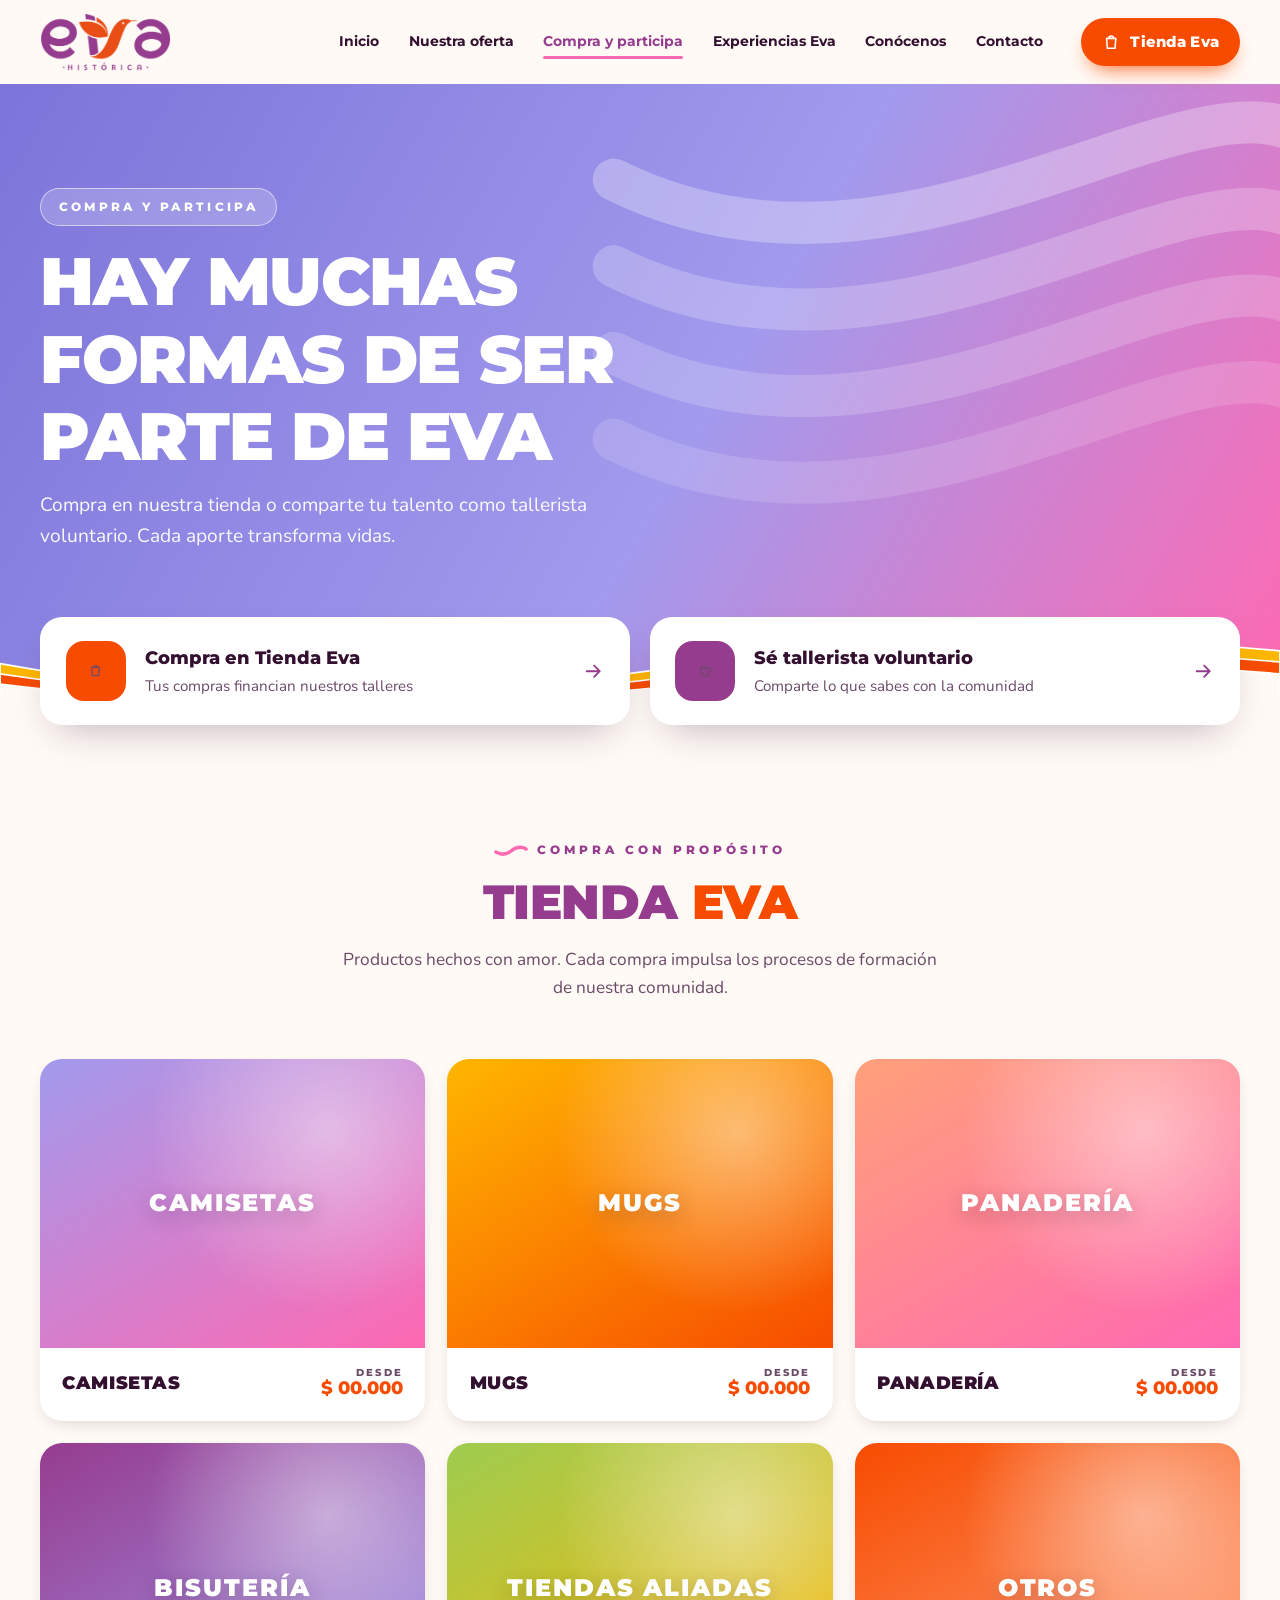
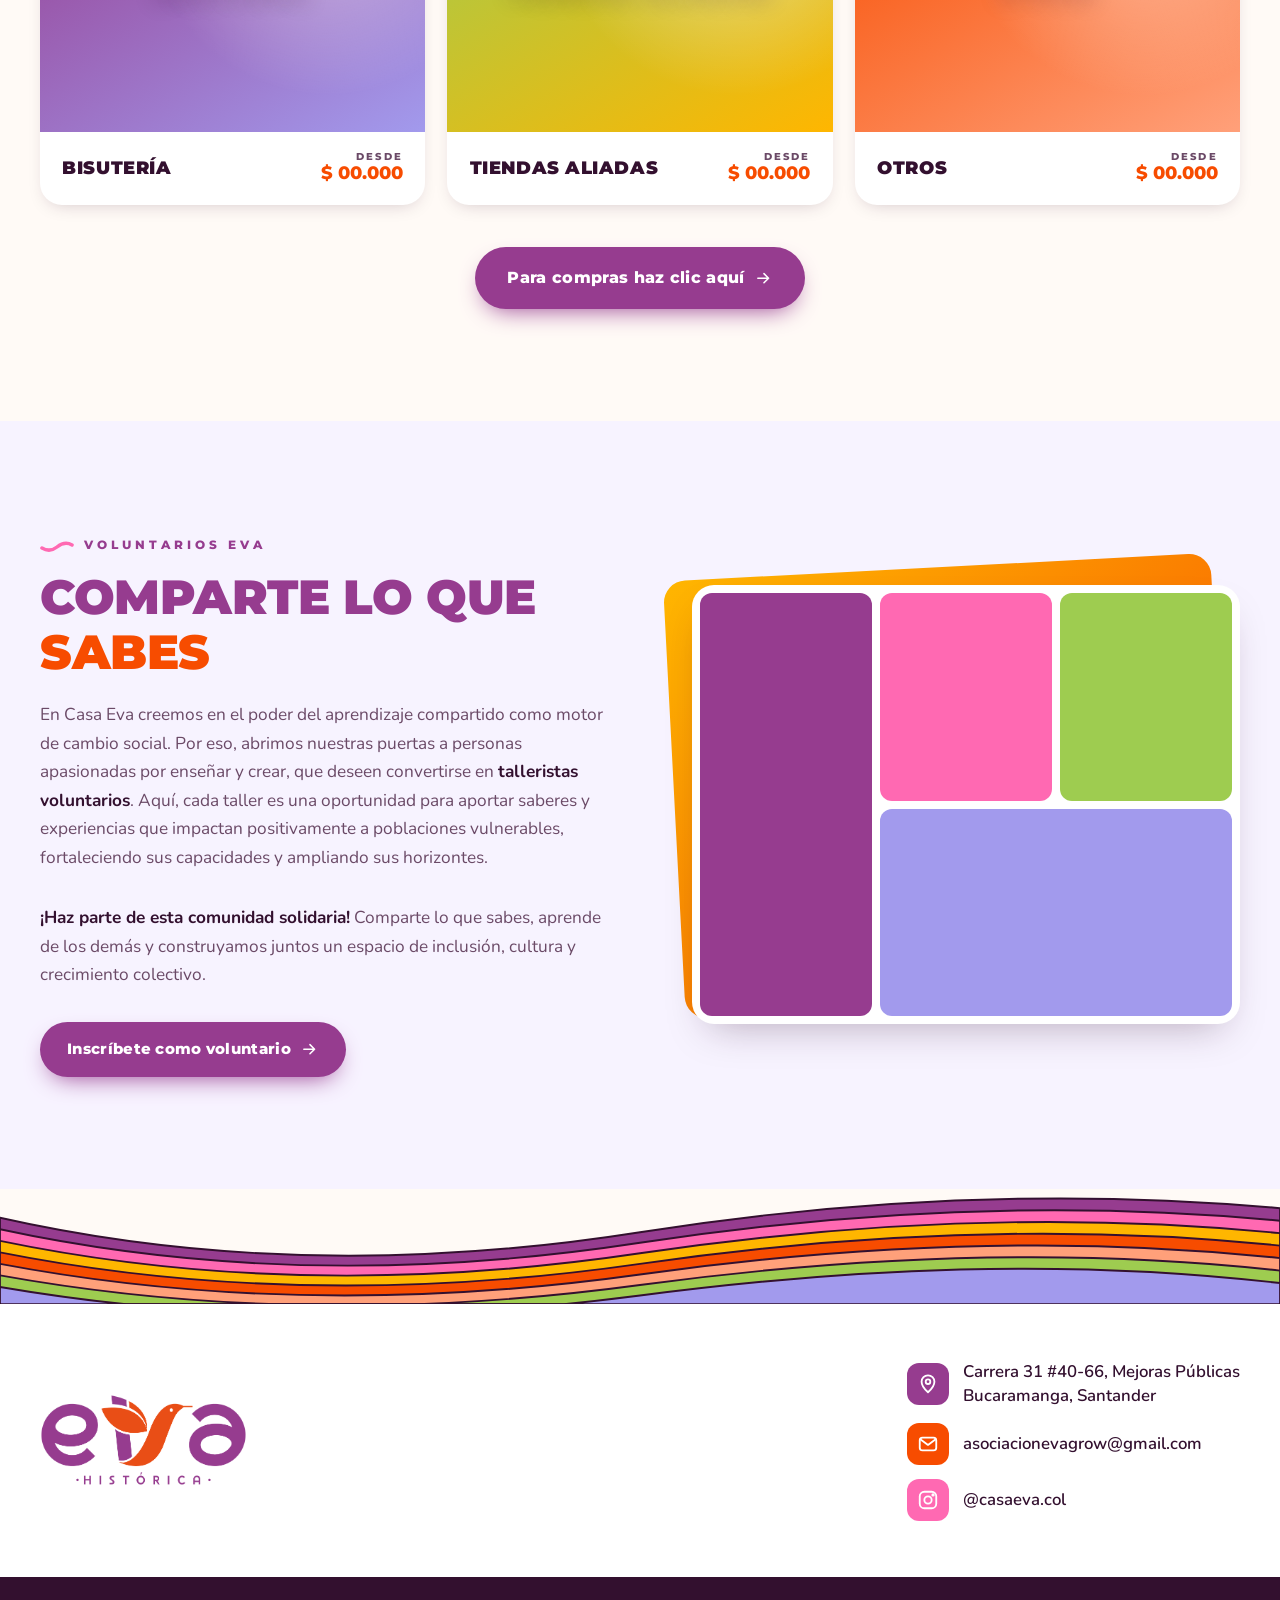
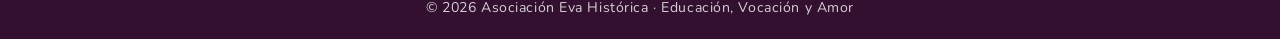
==== commit 36e4bc96: "Fotos videos" ====
--- a/como-ayudar.html
+++ b/como-ayudar.html
@@ -3,7 +3,7 @@
 <head>
   <meta charset="UTF-8">
   <meta name="viewport" content="width=device-width, initial-scale=1.0">
-  <title>¿Cómo ayudar? | Asociación Eva Histórica</title>
+  <title>Compra y participa | Asociación Eva Histórica</title>
   <meta name="description" content="Apoya a Eva Histórica comprando en la Tienda Eva o siendo tallerista voluntario.">
   <meta name="theme-color" content="#963c8f">
   <link rel="icon" type="image/png" href="assets/img/logo/logo-recortado.png">
@@ -12,8 +12,8 @@
   <link rel="preconnect" href="https://fonts.gstatic.com" crossorigin>
   <link href="https://fonts.googleapis.com/css2?family=Montserrat:wght@500;600;700;800;900&family=Nunito:wght@400;600;700&display=swap" rel="stylesheet">
 
-  <link rel="stylesheet" href="css/styles.css">
-  <script src="js/main.js" defer></script>
+  <link rel="stylesheet" href="css/styles.css?v=8">
+  <script src="js/main.js?v=3" defer></script>
 </head>
 <body>
 
@@ -35,7 +35,7 @@
         <ul>
           <li><a href="index.html">Inicio</a></li>
           <li><a href="oferta.html">Nuestra oferta</a></li>
-          <li><a href="como-ayudar.html" aria-current="page">¿Cómo ayudar?</a></li>
+          <li><a href="como-ayudar.html" aria-current="page">Compra y participa</a></li>
           <li><a href="experiencias.html">Experiencias Eva</a></li>
           <li><a href="conocenos.html">Conócenos</a></li>
           <li><a href="#contacto">Contacto</a></li>
@@ -53,7 +53,7 @@
     <!-- ============ ENCABEZADO DE PÁGINA ============ -->
     <section class="page-hero page-hero--lavanda">
       <div class="container">
-        <span class="pill">¿Cómo ayudar?</span>
+        <span class="pill">Compra y participa</span>
         <h1>Hay muchas formas de ser parte de Eva</h1>
         <p>Compra en nuestra tienda o comparte tu talento como tallerista voluntario. Cada aporte transforma vidas.</p>
       </div>
@@ -234,7 +234,7 @@
         <ul class="contact-list">
           <li>
             <svg viewBox="0 0 24 24" aria-hidden="true"><path d="M12 21s-7-6.2-7-11.5A7 7 0 0 1 19 9.5C19 14.8 12 21 12 21Z"/><circle cx="12" cy="9.5" r="2.5"/></svg>
-            <span>Bucaramanga, Santander</span>
+            <a href="https://www.google.com/maps/search/?api=1&query=Carrera+31+%2340-66+Mejoras+P%C3%BAblicas+Bucaramanga+Santander" target="_blank" rel="noopener">Carrera 31 #40-66, Mejoras Públicas<br>Bucaramanga, Santander</a>
           </li>
           <li>
             <svg viewBox="0 0 24 24" aria-hidden="true"><rect x="3" y="5" width="18" height="14" rx="3"/><path d="m4 7 8 6 8-6"/></svg>
--- a/css/styles.css
+++ b/css/styles.css
@@ -186,19 +186,30 @@
    ========================================================= */
 .hero { position: relative; color: #fff; }
 
+/* Los slides se apilan en la misma celda del grid: el slider toma
+   la altura del slide más alto en vez de recortar el contenido. */
 .slides {
   position: relative;
-  height: clamp(520px, 78vh, 720px);
+  display: grid;
+  min-height: clamp(520px, 78vh, 720px);
+  min-height: clamp(520px, 78svh, 720px);
   overflow: hidden;
   isolation: isolate;
+  /* Ondas decorativas: van en el fondo de cada slide para quedar
+     detrás del texto y de las ilustraciones (la foto las tapa). */
+  --ribbons: url("data:image/svg+xml,%3Csvg xmlns='http://www.w3.org/2000/svg' viewBox='0 0 600 520'%3E%3Cg fill='none' stroke='white' stroke-linecap='round' stroke-width='34'%3E%3Cpath d='M20 90 C160 160 300 110 420 70 S560 40 600 70' opacity='.28'/%3E%3Cpath d='M20 160 C160 230 300 180 420 140 S560 110 600 140' opacity='.22'/%3E%3Cpath d='M20 230 C160 300 300 250 420 210 S560 180 600 210' opacity='.18'/%3E%3Cpath d='M20 300 C160 370 300 320 420 280 S560 250 600 280' opacity='.14'/%3E%3Cpath d='M20 370 C160 440 300 390 420 350 S560 320 600 350' opacity='.10'/%3E%3C/g%3E%3C/svg%3E");
+  --ribbons-size: min(58vw, 760px);
+  --ribbons-x: -4vw;
 }
 
 .slide {
-  position: absolute; inset: 0;
+  position: relative; grid-area: 1 / 1;
   display: flex; align-items: center;
   opacity: 0; visibility: hidden;
   transition: opacity .9s var(--ease), visibility 0s .9s;
-  background: var(--slide-grad);
+  background:
+    var(--ribbons) right var(--ribbons-x) top 42% / var(--ribbons-size) auto no-repeat,
+    var(--slide-grad);
   z-index: 1;
 }
 .slide.is-active { opacity: 1; visibility: visible; transition: opacity .9s var(--ease); z-index: 2; }
@@ -226,18 +237,39 @@
 .slide--4 { --slide-grad: linear-gradient(120deg, #5f2a7c 0%, #963c8f 60%, #ffa07a 100%); }
 .slide--5 { --slide-grad: linear-gradient(120deg, #4f8f2a 0%, #7fb83e 50%, #9ecc50 100%); }
 
-.slide-content { position: relative; z-index: 3; padding-bottom: 3rem; }
+/* padding-bottom = posición de los puntos + aire, así el botón
+   nunca queda sobre los puntos ni sobre la onda inferior. */
+.slide-content {
+  position: relative; z-index: 3;
+  padding-top: 3rem;
+  padding-bottom: calc(clamp(3.8rem, 7vw, 5.2rem) + 3rem);
+}
 .slide-content > * { max-width: 620px; }
 
 .slide h2 {
-  font-size: clamp(2.2rem, 5.4vw, 4rem);
+  font-size: clamp(2rem, min(5.4vw, 7.5vh), 4rem);
   font-weight: 900;
   letter-spacing: -.02em;
   margin: 1.1rem 0 1rem;
   text-wrap: balance;
 }
 .slide p { font-size: clamp(1.02rem, 1.6vw, 1.2rem); max-width: 520px; margin-bottom: 2rem; opacity: .95; }
-.slide--4 h2 { margin-bottom: 2rem; }
+.slide--4 h2 { margin-bottom: 2rem; max-width: 720px; }
+
+/* Slide con ilustración a la derecha (PNG transparente) */
+.slide--art .slide-content > * { max-width: min(620px, 50%); }
+.slide-art {
+  position: absolute; z-index: 3; top: 46%;
+  right: max(1.25rem, calc((100% - 1200px) / 2));
+  width: min(40vw, 520px); height: auto; max-height: 80%;
+  object-fit: contain;
+  pointer-events: none;
+  opacity: 0; transform: translateY(-46%) scale(.96);
+}
+.slide.is-active .slide-art {
+  opacity: 1; transform: translateY(-50%);
+  transition: opacity .9s var(--ease) .2s, transform .9s var(--ease) .2s;
+}
 
 .pill {
   display: inline-block;
@@ -278,6 +310,24 @@
 .hero-arrow:hover { background: rgba(255, 255, 255, .3); transform: scale(1.06); }
 .hero-arrow--prev { left: clamp(.75rem, 2vw, 2rem); }
 .hero-arrow--next { right: clamp(.75rem, 2vw, 2rem); }
+
+/* Entre 961px y 1360px el margen del .container es menor que la flecha:
+   se empuja el contenido para que la flecha "anterior" no tape el texto. */
+@media (min-width: 961px) and (max-width: 1360px) {
+  .slide-content { padding-inline: 4.5rem; }
+  .slide-art { right: 5.75rem; }
+}
+
+/* Celular en horizontal: el slider se ajusta al contenido */
+@media (max-height: 560px) and (orientation: landscape) {
+  .hero .slides { min-height: 0; }
+  .slide-content { padding-top: 2rem; padding-bottom: 5.5rem; }
+  .slide h2 { font-size: clamp(1.6rem, 9vh, 2.4rem); margin: .7rem 0 .6rem; }
+  .slide p { margin-bottom: 1.2rem; }
+  .slide--4 h2 { margin-bottom: 1.2rem; }
+  .pill { padding: .35rem .9rem; font-size: .68rem; }
+  .hero-dots { bottom: 2.6rem; }
+}
 
 .hero-dots {
   position: absolute; left: 50%; bottom: clamp(3.8rem, 7vw, 5.2rem); z-index: 5;
@@ -498,13 +548,20 @@
   .about-media { min-height: 360px; max-width: 480px; width: 100%; margin-inline: auto; }
 
   .impact-grid { grid-template-columns: repeat(2, 1fr); grid-auto-rows: minmax(210px, auto); }
+
+  .hero-arrow { display: none; }
+
+  /* En tablet y celular no cabe junto al texto */
+  .slide-art { display: none; }
+  .slide--art .slide-content > * { max-width: 620px; }
 }
 
 @media (max-width: 640px) {
-  .hero-arrow { display: none; }
-  .slides { height: clamp(520px, 86vh, 640px); }
+  .slides {
+    min-height: clamp(520px, 86vh, 640px); min-height: clamp(520px, 86svh, 640px);
+    --ribbons-size: 120vw; --ribbons-x: -48vw;
+  }
   .hero-ribbons { width: 120vw; right: -40%; opacity: .6; }
-  .slide-content { padding-bottom: 5rem; }
 
   .impact-grid { gap: .8rem; grid-auto-rows: minmax(180px, auto); }
   .tile--stat { padding: 1.4rem 1.2rem; }
@@ -544,6 +601,28 @@
 }
 .page-hero p { font-size: clamp(1.02rem, 1.6vw, 1.2rem); max-width: 560px; opacity: .95; }
 .page-hero .hero-ribbons { transform: translateY(-50%); }
+
+/* Encabezado con ilustración a la derecha (PNG transparente).
+   Uso: clase page-hero--art en la sección + <img class="page-hero-art"> */
+.page-hero--art { min-height: clamp(460px, 70vh, 620px); display: flex; align-items: center; }
+.page-hero--art .container > * { max-width: min(640px, 50%); }
+.page-hero-art {
+  position: absolute; z-index: 3; top: 46%;
+  right: max(1.25rem, calc((100% - 1200px) / 2));
+  width: min(40vw, 540px); height: auto; max-height: 78%;
+  object-fit: contain;
+  transform: translateY(-50%);
+  pointer-events: none;
+  animation: heroArtIn .9s var(--ease) .2s both;
+}
+@keyframes heroArtIn { from { opacity: 0; transform: translateY(-46%) scale(.96); } }
+@media (max-width: 960px) {
+  .page-hero--art { min-height: 0; display: block; }
+  .page-hero--art .container > * { max-width: none; }
+  .page-hero--art .container > h1 { max-width: 760px; }
+  .page-hero--art .container > p { max-width: 560px; }
+  .page-hero-art { display: none; }
+}
 
 .section--alt { background: var(--bg-alt); }
 .section-head p { color: var(--tinta-suave); max-width: 600px; margin: 1rem auto 0; font-size: 1.08rem; }
@@ -809,14 +888,14 @@
   color: var(--morado);
 }
 .purpose-statement span { display: block; color: var(--naranja); }
-.purpose-wave { width: min(420px, 80%); height: auto; margin: 1.8rem auto 0; display: block; }
+.purpose-wave { width: min(420px, 80%); height: auto; overflow: visible; margin: 1.8rem auto 0; display: block; }
 .purpose-dot { position: absolute; border-radius: 50%; z-index: -1; }
 .purpose-dot--1 { width: 120px; height: 120px; background: var(--amarillo); opacity: .35; left: 6%; top: 18%; }
 .purpose-dot--2 { width: 70px; height: 70px; background: var(--verde); opacity: .4; right: 10%; top: 12%; }
 .purpose-dot--3 { width: 160px; height: 160px; background: var(--lavanda); opacity: .25; right: 4%; bottom: 6%; }
 
 .mission {
-  position: relative; display: grid; grid-template-columns: auto 1fr; gap: clamp(1.5rem, 4vw, 3.5rem); align-items: center;
+  position: relative; display: grid; grid-template-columns: clamp(11rem, 22vw, 16rem) 1fr; gap: clamp(1.5rem, 4vw, 3.5rem); align-items: center;
   background: #fff; border-radius: calc(var(--radius) + 8px);
   padding: clamp(2rem, 5vw, 3.5rem); box-shadow: var(--shadow);
   overflow: hidden; isolation: isolate;
@@ -830,8 +909,10 @@
   font-size: clamp(2rem, 4vw, 3rem); color: var(--morado); line-height: 1;
 }
 .mission-label svg { display: block; font-size: 3rem; color: var(--rosa); margin-bottom: .6rem; stroke-width: 1.6; }
-.mission p { font-size: clamp(1.1rem, 2vw, 1.35rem); line-height: 1.6; color: var(--tinta); }
+.mission p { font-size: clamp(1.05rem, 1.7vw, 1.22rem); line-height: 1.65; color: var(--tinta); }
+.mission-text p + p { margin-top: 1rem; }
 .mission p strong { color: var(--morado); }
+.mission + .mission { margin-top: clamp(2.2rem, 5vw, 3.5rem); }
 
 .pillars { display: grid; grid-template-columns: repeat(3, 1fr); gap: 1.4rem; }
 .pillar {
@@ -847,12 +928,15 @@
 }
 .pillar--rosa  { --c: var(--rosa); }
 .pillar--verde { --c: var(--verde); }
-.pillar .workshop-icon { background: var(--c); }
+.pillar { text-align: center; }
+.pillar .workshop-icon { background: var(--c); margin-inline: auto; }
+.pillar .chips { justify-content: center; }
 .pillar h3 {
   font-size: .8rem; font-weight: 800; letter-spacing: .3em; text-transform: uppercase;
   color: var(--tinta-suave); margin-bottom: .7rem;
 }
-.pillar-main { font-family: var(--font-display); font-weight: 900; font-size: 1.45rem; line-height: 1.25; color: var(--tinta); }
+.pillar-main { font-family: var(--font-display); font-weight: 900; font-size: 1.3rem; line-height: 1.3; color: var(--tinta); text-transform: uppercase; text-wrap: balance; }
+.pillar-author { display: block; margin-top: 1rem; white-space: nowrap; font-family: var(--font-body); font-weight: 700; font-style: italic; font-size: 1rem; text-transform: none; color: var(--morado); }
 .chips { display: flex; flex-wrap: wrap; gap: .55rem; }
 .chip {
   font-family: var(--font-display); font-weight: 800; font-size: .88rem;
@@ -884,3 +968,81 @@
   .cta-band { flex-direction: column; align-items: flex-start; }
   .lightbox-prev, .lightbox-next { top: auto; bottom: 1rem; margin-top: 0; }
 }
+.contact-list li:first-child a { line-height: 1.45; }
+
+/* =========================================================
+   GALERÍA DE VIDEOS — publicaciones de Instagram
+   ========================================================= */
+.ig-filters { display: flex; flex-wrap: wrap; justify-content: center; gap: .6rem; margin-bottom: 2.4rem; }
+.ig-filter {
+  --c: var(--tinta);
+  display: inline-flex; align-items: center; gap: .5rem;
+  font-family: var(--font-display); font-weight: 800; font-size: .9rem;
+  padding: .7rem 1.2rem; border-radius: 999px; cursor: pointer;
+  background: #fff; color: var(--c); border: 2px solid transparent;
+  box-shadow: var(--shadow-sm);
+  transition: background-color .25s, color .25s, transform .25s var(--ease);
+}
+.ig-filter span { font-size: .75rem; opacity: .7; }
+.ig-filter:hover { transform: translateY(-2px); }
+.ig-filter--contigo    { --c: var(--morado); }
+.ig-filter--emprende   { --c: #c43d00; }
+.ig-filter--transforma { --c: #c42d78; }
+.ig-filter.is-active { background: var(--c); color: #fff; }
+
+.ig-grid { display: grid; grid-template-columns: repeat(3, 1fr); gap: 1.4rem; align-items: start; }
+.ig-card {
+  --c: var(--morado);
+  background: #fff; border-radius: var(--radius); overflow: hidden;
+  box-shadow: var(--shadow-sm); border-top: 6px solid var(--c);
+  padding: 1rem 1rem 1rem;
+  animation: igIn .5s var(--ease);
+}
+/* Alto uniforme: encabezado + video vertical + barra inferior, proporcional al ancho */
+.ig-frame {
+  container-type: inline-size;
+  height: var(--ig-h, 646px);
+  border-radius: 14px; overflow: hidden;
+  border: 1px solid rgba(51, 16, 47, .08);
+  background: #fff;
+}
+@supports (height: 1cqw) {
+  .ig-frame { --ig-h: auto; height: auto; }
+  .ig-frame > * { height: calc(205px + 125cqw) !important; }
+}
+.ig-card[hidden] { display: none; }
+@keyframes igIn { from { opacity: 0; transform: translateY(16px); } }
+.ig-card--contigo    { --c: var(--morado); }
+.ig-card--emprende   { --c: var(--naranja); }
+.ig-card--transforma { --c: var(--rosa); }
+
+.ig-title {
+  display: flex; align-items: baseline; justify-content: space-between; gap: .5rem;
+  font-size: 1rem; font-weight: 900; text-transform: uppercase; letter-spacing: .06em;
+  color: var(--c); margin: .2rem .2rem .9rem;
+}
+.ig-card--transforma .ig-title { color: #c42d78; }
+.ig-card--emprende .ig-title   { color: #c43d00; }
+.ig-title span {
+  font-size: .68rem; letter-spacing: .2em; font-weight: 800;
+  padding: .3rem .7rem; border-radius: 99px; color: var(--tinta);
+  background: color-mix(in srgb, var(--c) 18%, #fff);
+}
+
+/* Espacio reservado mientras carga Instagram */
+.ig-card blockquote {
+  margin: 0 !important; min-width: 0 !important; width: 100% !important; max-width: 100% !important;
+  min-height: 0; border: 0 !important; border-radius: 0 !important; box-shadow: none !important; padding: 0 !important;
+  display: grid; place-items: center;
+  background: linear-gradient(110deg, var(--bg-alt) 30%, #fff 50%, var(--bg-alt) 70%) 0 0 / 300% 100%;
+  animation: igShimmer 1.6s linear infinite;
+}
+.ig-card blockquote a { font-family: var(--font-display); font-weight: 700; font-size: .85rem; color: var(--tinta-suave); }
+@keyframes igShimmer { to { background-position: -150% 0; } }
+.ig-card iframe { display: block; margin: 0 !important; min-width: 0 !important; width: 100% !important; max-width: 100% !important; border: 0 !important; border-radius: 0 !important; box-shadow: none !important; }
+
+.ig-more { display: flex; justify-content: center; gap: .8rem; flex-wrap: wrap; margin-top: 2.6rem; }
+.ig-more .btn--primary[hidden] { display: none; }
+
+@media (max-width: 960px) { .ig-grid { grid-template-columns: repeat(2, 1fr); } }
+@media (max-width: 640px) { .ig-grid { grid-template-columns: 1fr; max-width: 480px; margin-inline: auto; } }
